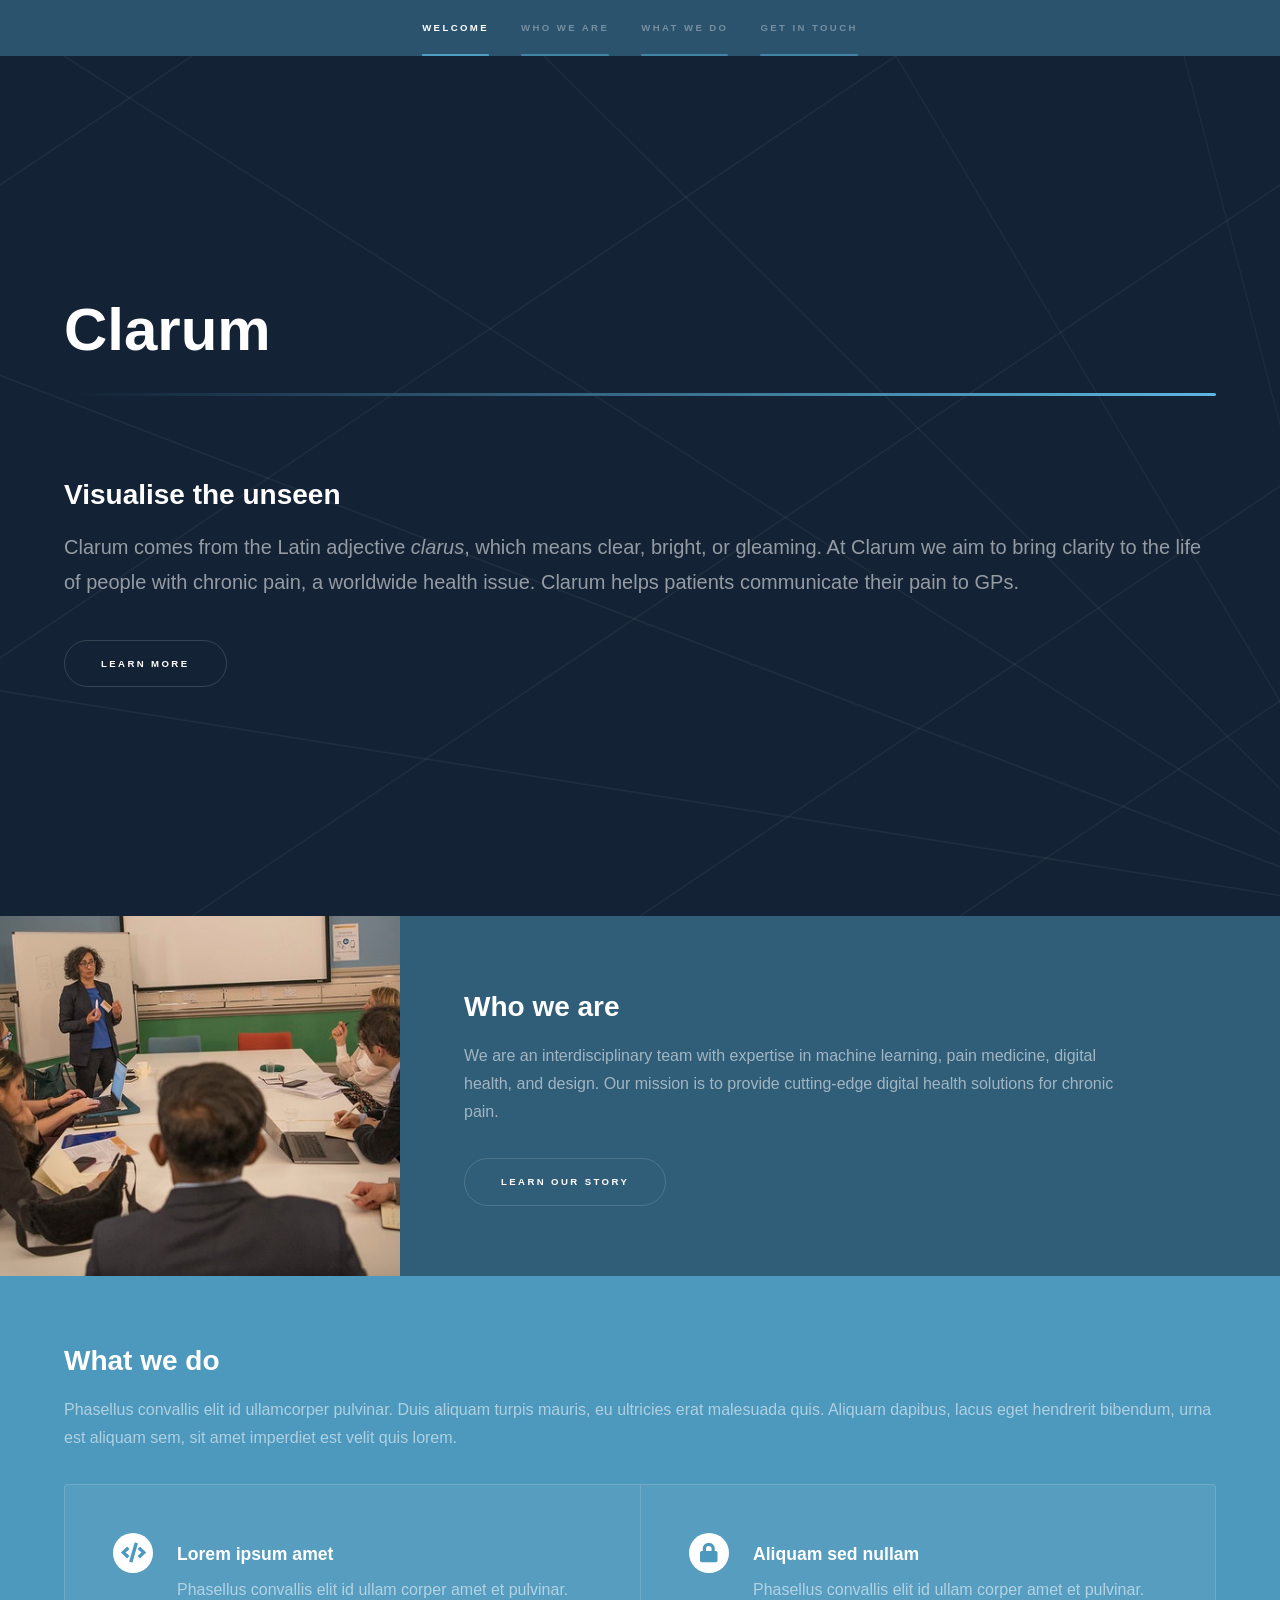
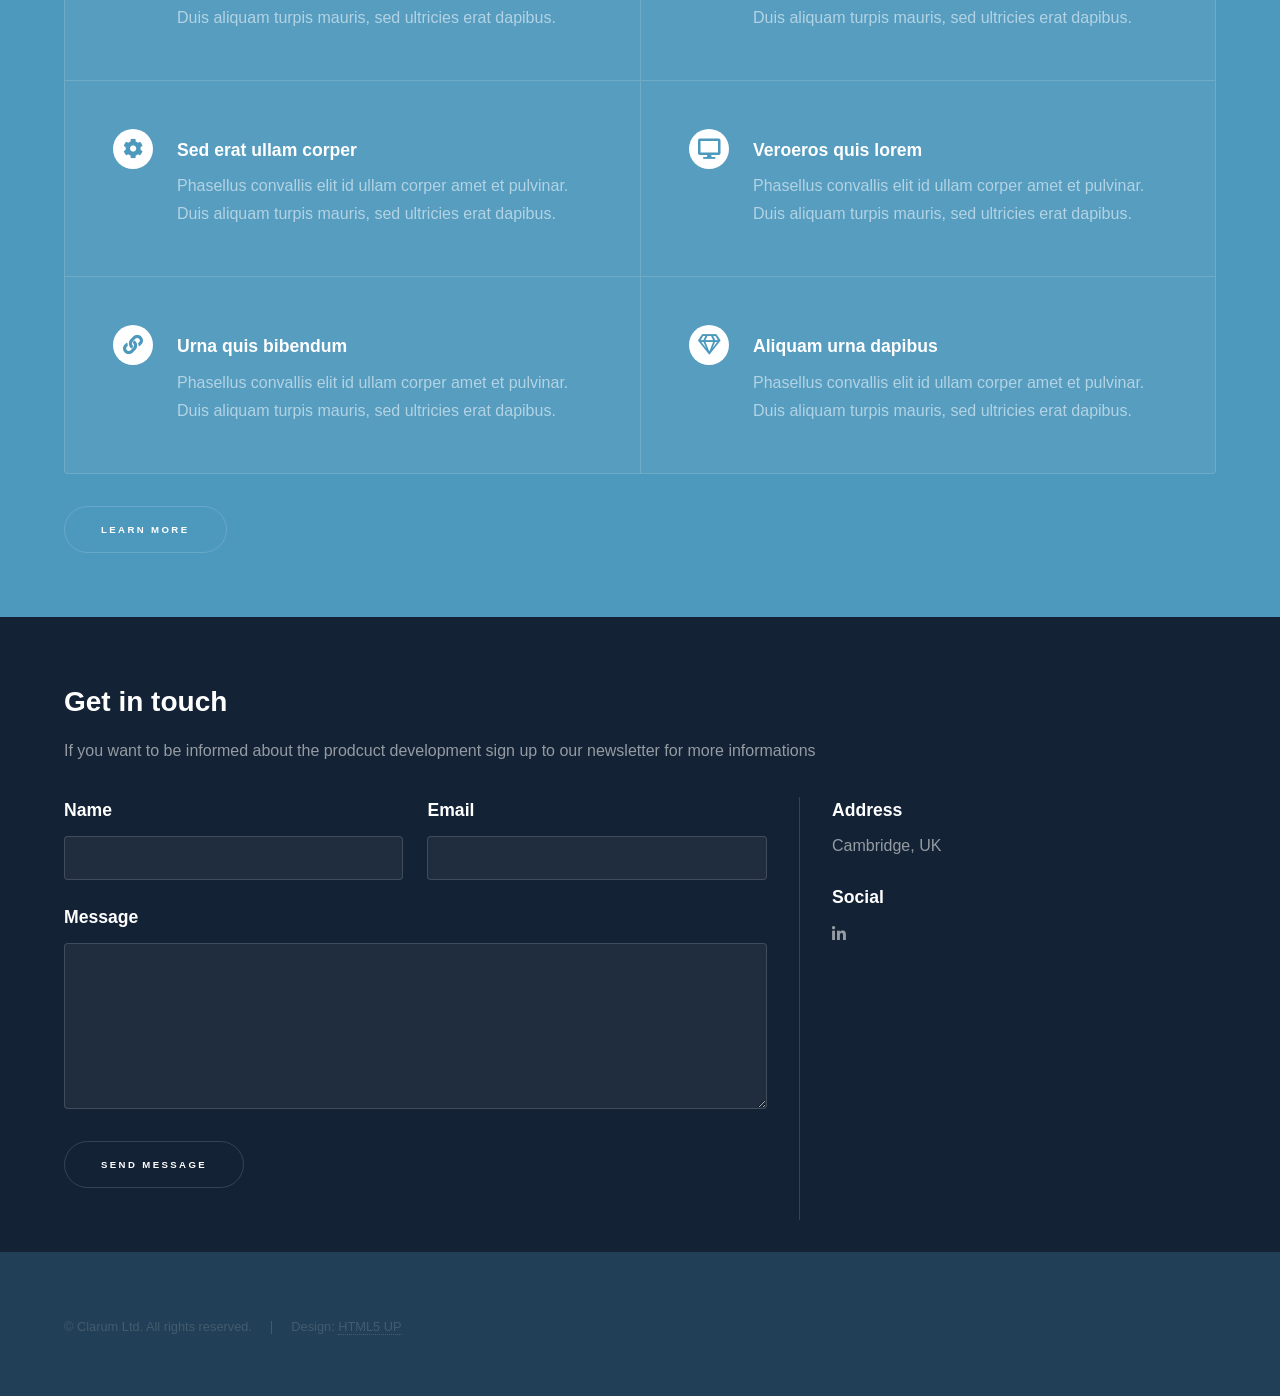
==== index.html @ 547fe80f "new files" ====
<!DOCTYPE HTML>
<!--
	Hyperspace by HTML5 UP
	html5up.net | @ajlkn
	Free for personal and commercial use under the CCA 3.0 license (html5up.net/license)
-->
<html>
	<head>
		<title>Hyperspace by HTML5 UP</title>
		<meta charset="utf-8" />
		<meta name="viewport" content="width=device-width, initial-scale=1, user-scalable=no" />
		<link rel="stylesheet" href="assets/css/main.css" />
		<noscript><link rel="stylesheet" href="assets/css/noscript.css" /></noscript>
	</head>
	<body class="is-preload">

		<!-- Sidebar -->
			<section id="sidebar">
				<div class="inner">
					<nav>
						<ul>
							<li><a href="#intro">Welcome</a></li>
							<li><a href="#one">Who we are</a></li>
							<li><a href="#two">What we do</a></li>
							<li><a href="#three">Get in touch</a></li>
							<img class="logo" src='images/logo.svg'>
						</ul>
					</nav>
				</div>
			</section>

		<!-- Wrapper -->
			<div id="wrapper">

				<!-- Intro -->
					<section id="intro" class="wrapper style1 fullscreen fade-up">
						<div class="inner">
							<h1 class="major">Clarum</h1>
							<h2>Visualise the unseen</h2>
							<p>Clarum comes from the Latin adjective <i>clarus</i>, which means clear, bright, or gleaming. At Clarum we aim to bring clarity to the life of people with chronic pain, a worldwide health issue. Clarum helps patients communicate their pain to GPs.</p>
							<ul class="actions">
								<li><a href="#one" class="button scrolly">Learn more</a></li>
							</ul>
						</div>
					</section>

				<!-- One -->
					<section id="one" class="wrapper style2 spotlights">
						<section>
							<a href="#" class="image"><img src="images/team.jpg" alt="" data-position="top center" /></a>
							<div class="content">
								<div class="inner">
									<h2>Who we are</h2>
									<p>We are an interdisciplinary team with expertise in machine learning, pain medicine, digital health, and design. Our mission is to provide cutting-edge digital health solutions for chronic pain.</p>
									<ul class="actions">
										<li><a href="ourstory.html" class="button">Learn our story</a></li>
									</ul>
								</div>
							</div>
						</section>
				<!--		<section>
							<a href="#" class="image"><img src="images/pic02.jpg" alt="" data-position="top center" /></a>
							<div class="content">
								<div class="inner">
									<h2>Feugiat consequat</h2>
									<p>Phasellus convallis elit id ullamcorper pulvinar. Duis aliquam turpis mauris, eu ultricies erat malesuada quis. Aliquam dapibus.</p>
									<ul class="actions">
										<li><a href="generic.html" class="button">Learn more</a></li>
									</ul>
								</div>
							</div>
						</section>
						<section>
							<a href="#" class="image"><img src="images/pic03.jpg" alt="" data-position="25% 25%" /></a>
							<div class="content">
								<div class="inner">
									<h2>Ultricies aliquam</h2>
									<p>Phasellus convallis elit id ullamcorper pulvinar. Duis aliquam turpis mauris, eu ultricies erat malesuada quis. Aliquam dapibus.</p>
									<ul class="actions">
										<li><a href="generic.html" class="button">Learn more</a></li>
									</ul>
								</div>
							</div>
						</section> --!>
					</section>

				<!-- Two -->
					<section id="two" class="wrapper style3 fade-up">
						<div class="inner">
							<h2>What we do</h2>
							<p>Phasellus convallis elit id ullamcorper pulvinar. Duis aliquam turpis mauris, eu ultricies erat malesuada quis. Aliquam dapibus, lacus eget hendrerit bibendum, urna est aliquam sem, sit amet imperdiet est velit quis lorem.</p>
							<div class="features">
								<section>
									<span class="icon solid major fa-code"></span>
									<h3>Lorem ipsum amet</h3>
									<p>Phasellus convallis elit id ullam corper amet et pulvinar. Duis aliquam turpis mauris, sed ultricies erat dapibus.</p>
								</section>
								<section>
									<span class="icon solid major fa-lock"></span>
									<h3>Aliquam sed nullam</h3>
									<p>Phasellus convallis elit id ullam corper amet et pulvinar. Duis aliquam turpis mauris, sed ultricies erat dapibus.</p>
								</section>
								<section>
									<span class="icon solid major fa-cog"></span>
									<h3>Sed erat ullam corper</h3>
									<p>Phasellus convallis elit id ullam corper amet et pulvinar. Duis aliquam turpis mauris, sed ultricies erat dapibus.</p>
								</section>
								<section>
									<span class="icon solid major fa-desktop"></span>
									<h3>Veroeros quis lorem</h3>
									<p>Phasellus convallis elit id ullam corper amet et pulvinar. Duis aliquam turpis mauris, sed ultricies erat dapibus.</p>
								</section>
								<section>
									<span class="icon solid major fa-link"></span>
									<h3>Urna quis bibendum</h3>
									<p>Phasellus convallis elit id ullam corper amet et pulvinar. Duis aliquam turpis mauris, sed ultricies erat dapibus.</p>
								</section>
								<section>
									<span class="icon major fa-gem"></span>
									<h3>Aliquam urna dapibus</h3>
									<p>Phasellus convallis elit id ullam corper amet et pulvinar. Duis aliquam turpis mauris, sed ultricies erat dapibus.</p>
								</section>
							</div>
							<ul class="actions">
								<li><a href="generic.html" class="button">Learn more</a></li>
							</ul>
						</div>
					</section>

				<!-- Three -->
					<section id="three" class="wrapper style1 fade-up">
						<div class="inner">
							<h2>Get in touch</h2>
							<p>If you want to be informed about the prodcuct development sign up to our newsletter for more informations</p>
							<div class="split style1">
								<section>
									<form method="post" action="#">
										<div class="fields">
											<div class="field half">
												<label for="name">Name</label>
												<input type="text" name="name" id="name" />
											</div>
											<div class="field half">
												<label for="email">Email</label>
												<input type="text" name="email" id="email" />
											</div>
											<div class="field">
												<label for="message">Message</label>
												<textarea name="message" id="message" rows="5"></textarea>
											</div>
										</div>
										<ul class="actions">
											<li><a href="" class="button submit">Send Message</a></li>
										</ul>
									</form>
								</section>
								<section>
									<ul class="contact">
										<li>
											<h3>Address</h3>
											<span>Cambridge, UK</span>
										</li>
										<!--<li>
											<h3>Email</h3>
											<a href="#">user@untitled.tld</a>
										</li>
										<li>
											<h3>Phone</h3>
											<span>(000) 000-0000</span>
										</li>--!>
										<li>
											<h3>Social</h3>
											<ul class="icons">
											<!--	<li><a href="#" class="icon brands fa-twitter"><span class="label">Twitter</span></a></li>
												<li><a href="#" class="icon brands fa-facebook-f"><span class="label">Facebook</span></a></li>
												<li><a href="#" class="icon brands fa-github"><span class="label">GitHub</span></a></li>
												<li><a href="#" class="icon brands fa-instagram"><span class="label">Instagram</span></a></li> --!>
												<li><a href="https://www.linkedin.com/company/clarumltd" class="icon brands fa-linkedin-in"><span class="label">LinkedIn</span></a></li>
											</ul>
										</li>
									</ul>
								</section>
							</div>
						</div>
					</section>

			</div>

		<!-- Footer -->
			<footer id="footer" class="wrapper style1-alt">
				<div class="inner">
					<ul class="menu">
						<li>&copy; Clarum Ltd. All rights reserved.</li><li>Design: <a href="http://html5up.net">HTML5 UP</a></li>
					</ul>
				</div>
			</footer>

		<!-- Scripts -->
			<script src="assets/js/jquery.min.js"></script>
			<script src="assets/js/jquery.scrollex.min.js"></script>
			<script src="assets/js/jquery.scrolly.min.js"></script>
			<script src="assets/js/browser.min.js"></script>
			<script src="assets/js/breakpoints.min.js"></script>
			<script src="assets/js/util.js"></script>
			<script src="assets/js/main.js"></script>

	</body>
</html>
---- assets/css/main.css ----
@import url(fontawesome-all.min.css);

/*
	Hyperspace by HTML5 UP
	html5up.net | @ajlkn
	Free for personal and commercial use under the CCA 3.0 license (html5up.net/license)
*/

html, body, div, span, applet, object,
iframe, h1, h2, h3, h4, h5, h6, p, blockquote,
pre, a, abbr, acronym, address, big, cite,
code, del, dfn, em, img, ins, kbd, q, s, samp,
small, strike, strong, sub, sup, tt, var, b,
u, i, center, dl, dt, dd, ol, ul, li, fieldset,
form, label, legend, table, caption, tbody,
tfoot, thead, tr, th, td, article, aside,
canvas, details, embed, figure, figcaption,
footer, header, hgroup, menu, nav, output, ruby,
section, summary, time, mark, audio, video {
	margin: 0;
	padding: 0;
	border: 0;
	font-size: 100%;
	font: inherit;
	vertical-align: baseline;}

article, aside, details, figcaption, figure,
footer, header, hgroup, menu, nav, section {
	display: block;}

body {
	line-height: 1;
}

ol, ul {
	list-style: none;
}

blockquote, q {
	quotes: none;
}

	blockquote:before, blockquote:after, q:before, q:after {
		content: '';
		content: none;
	}

table {
	border-collapse: collapse;
	border-spacing: 0;
}

body {
	-webkit-text-size-adjust: none;
}

mark {
	background-color: transparent;
	color: inherit;
}

input::-moz-focus-inner {
	border: 0;
	padding: 0;
}

input, select, textarea {
	-moz-appearance: none;
	-webkit-appearance: none;
	-ms-appearance: none;
	appearance: none;
}

/* Basic */

	@-ms-viewport {
		width: device-width;
	}

	body {
		-ms-overflow-style: scrollbar;
	}

	@media screen and (max-width: 480px) {

		html, body {
			min-width: 320px;
		}

	}

	html {
		box-sizing: border-box;
	}

	*, *:before, *:after {
		box-sizing: inherit;
	}

	body {
	  background: #132234
		/*background: #312450;*/
	}

		body.is-preload *, body.is-preload *:before, body.is-preload *:after {
			-moz-animation: none !important;
			-webkit-animation: none !important;
			-ms-animation: none !important;
			animation: none !important;
			-moz-transition: none !important;
			-webkit-transition: none !important;
			-ms-transition: none !important;
			transition: none !important;
		}

/* Type */

	body, input, select, textarea {
		color: rgba(255, 255, 255, 0.55);
		font-family: Arial, Helvetica, sans-serif;
		font-size: 16.5pt;
		font-weight: normal;
		line-height: 1.75;
	}

		@media screen and (max-width: 1680px) {

			body, input, select, textarea {
				font-size: 13pt;
			}

		}

		@media screen and (max-width: 1280px) {

			body, input, select, textarea {
				font-size: 12pt;
			}

		}

		@media screen and (max-width: 360px) {

			body, input, select, textarea {
				font-size: 11pt;
			}

		}

	a {
		-moz-transition: color 0.2s ease, border-bottom-color 0.2s ease;
		-webkit-transition: color 0.2s ease, border-bottom-color 0.2s ease;
		-ms-transition: color 0.2s ease, border-bottom-color 0.2s ease;
		transition: color 0.2s ease, border-bottom-color 0.2s ease;
		border-bottom: dotted 1px rgba(255, 255, 255, 0.35);
		color: inherit;
		text-decoration: none;
	}

		a:hover {
			border-bottom-color: transparent;
			color: #ffffff;
		}

	strong, b {
		color: #ffffff;
		font-weight: bold;
	}

	em, i {
		font-style: italic;
	}

	p {
		margin: 0 0 2em 0;
	}

	h1, h2, h3, h4, h5, h6 {
		color: #ffffff;
		font-weight: bold;
		line-height: 1.5;
		margin: 0 0 0.5em 0;
	}

		h1 a, h2 a, h3 a, h4 a, h5 a, h6 a {
			color: inherit;
			text-decoration: none;
		}

	h1 {
		font-size: 3.75em;
	}

		h1.major {
			margin: 0 0 1.3em 0;
			position: relative;
			padding-bottom: 0.35em;
		}

			h1.major:after {
				/*background-image: -moz-linear-gradient(to right, #5e42a6, #b74e91);
				background-image: -webkit-linear-gradient(to right, #5e42a6, #b74e91);
				background-image: -ms-linear-gradient(to right, #5e42a6, #b74e91);
				background-image: linear-gradient(to right, #5e42a6, #b74e91);*/
				background-image: -moz-linear-gradient(to right, #132234, #5CB6E0);
				background-image: -webkit-linear-gradient(to right, #132234, #5CB6E0);
				background-image: -ms-linear-gradient(to right, #132234, #5CB6E0);
				background-image: linear-gradient(to right, #132234, #5CB6E0);
				-moz-transition: max-width 0.2s ease;
				-webkit-transition: max-width 0.2s ease;
				-ms-transition: max-width 0.2s ease;
				transition: max-width 0.2s ease;
				border-radius: 0.2em;
				bottom: 0;
				content: '';
				height: 0.05em;
				position: absolute;
				right: 0;
				width: 100%;
			}

	h2 {
		font-size: 1.75em;
	}

	h3 {
		font-size: 1.1em;
	}

	h4 {
		font-size: 1em;
	}

	h5 {
		font-size: 0.8em;
	}

	h6 {
		font-size: 0.6em;
	}

	@media screen and (max-width: 736px) {

		h1 {
			font-size: 2em;
		}

		h2 {
			font-size: 1.25em;
		}

		h3 {
			font-size: 1em;
		}

		h4 {
			font-size: 0.8em;
		}

		h5 {
			font-size: 0.6em;
		}

		h6 {
			font-size: 0.6em;
		}

	}

	sub {
		font-size: 0.8em;
		position: relative;
		top: 0.5em;
	}

	sup {
		font-size: 0.8em;
		position: relative;
		top: -0.5em;
	}

	blockquote {
		border-left: solid 4px rgba(255, 255, 255, 0.15);
		font-style: italic;
		margin: 0 0 2em 0;
		padding: 0.5em 0 0.5em 2em;
	}

	code {
		background: rgba(255, 255, 255, 0.05);
		border-radius: 0.25em;
		border: solid 1px rgba(255, 255, 255, 0.15);
		font-family: "Courier New", monospace;
		font-size: 0.9em;
		margin: 0 0.25em;
		padding: 0.25em 0.65em;
	}

	pre {
		-webkit-overflow-scrolling: touch;
		font-family: "Courier New", monospace;
		font-size: 0.9em;
		margin: 0 0 2em 0;
	}

		pre code {
			display: block;
			line-height: 1.75em;
			padding: 1em 1.5em;
			overflow-x: auto;
		}

	hr {
		border: 0;
		border-bottom: solid 1px rgba(255, 255, 255, 0.15);
		margin: 2em 0;
	}

		hr.major {
			margin: 3em 0;
		}

	.align-left {
		text-align: left;
	}

	.align-center {
		text-align: center;
	}

	.align-right {
		text-align: right;
	}

/* Row */

	.row {
		display: flex;
		flex-wrap: wrap;
		box-sizing: border-box;
		align-items: stretch;
	}

		.row > * {
			box-sizing: border-box;
		}

		.row.gtr-uniform > * > :last-child {
			margin-bottom: 0;
		}

		.row.aln-left {
			justify-content: flex-start;
		}

		.row.aln-center {
			justify-content: center;
		}

		.row.aln-right {
			justify-content: flex-end;
		}

		.row.aln-top {
			align-items: flex-start;
		}

		.row.aln-middle {
			align-items: center;
		}

		.row.aln-bottom {
			align-items: flex-end;
		}

		.row > .imp {
			order: -1;
		}

		.row > .col-1 {
			width: 8.33333%;
		}

		.row > .off-1 {
			margin-left: 8.33333%;
		}

		.row > .col-2 {
			width: 16.66667%;
		}

		.row > .off-2 {
			margin-left: 16.66667%;
		}

		.row > .col-3 {
			width: 25%;
		}

		.row > .off-3 {
			margin-left: 25%;
		}

		.row > .col-4 {
			width: 33.33333%;
		}

		.row > .off-4 {
			margin-left: 33.33333%;
		}

		.row > .col-5 {
			width: 41.66667%;
		}

		.row > .off-5 {
			margin-left: 41.66667%;
		}

		.row > .col-6 {
			width: 50%;
		}

		.row > .off-6 {
			margin-left: 50%;
		}

		.row > .col-7 {
			width: 58.33333%;
		}

		.row > .off-7 {
			margin-left: 58.33333%;
		}

		.row > .col-8 {
			width: 66.66667%;
		}

		.row > .off-8 {
			margin-left: 66.66667%;
		}

		.row > .col-9 {
			width: 75%;
		}

		.row > .off-9 {
			margin-left: 75%;
		}

		.row > .col-10 {
			width: 83.33333%;
		}

		.row > .off-10 {
			margin-left: 83.33333%;
		}

		.row > .col-11 {
			width: 91.66667%;
		}

		.row > .off-11 {
			margin-left: 91.66667%;
		}

		.row > .col-12 {
			width: 100%;
		}

		.row > .off-12 {
			margin-left: 100%;
		}

		.row.gtr-0 {
			margin-top: 0;
			margin-left: 0em;
		}

			.row.gtr-0 > * {
				padding: 0 0 0 0em;
			}

			.row.gtr-0.gtr-uniform {
				margin-top: 0em;
			}

				.row.gtr-0.gtr-uniform > * {
					padding-top: 0em;
				}

		.row.gtr-25 {
			margin-top: 0;
			margin-left: -0.375em;
		}

			.row.gtr-25 > * {
				padding: 0 0 0 0.375em;
			}

			.row.gtr-25.gtr-uniform {
				margin-top: -0.375em;
			}

				.row.gtr-25.gtr-uniform > * {
					padding-top: 0.375em;
				}

		.row.gtr-50 {
			margin-top: 0;
			margin-left: -0.75em;
		}

			.row.gtr-50 > * {
				padding: 0 0 0 0.75em;
			}

			.row.gtr-50.gtr-uniform {
				margin-top: -0.75em;
			}

				.row.gtr-50.gtr-uniform > * {
					padding-top: 0.75em;
				}

		.row {
			margin-top: 0;
			margin-left: -1.5em;
		}

			.row > * {
				padding: 0 0 0 1.5em;
			}

			.row.gtr-uniform {
				margin-top: -1.5em;
			}

				.row.gtr-uniform > * {
					padding-top: 1.5em;
				}

		.row.gtr-150 {
			margin-top: 0;
			margin-left: -2.25em;
		}

			.row.gtr-150 > * {
				padding: 0 0 0 2.25em;
			}

			.row.gtr-150.gtr-uniform {
				margin-top: -2.25em;
			}

				.row.gtr-150.gtr-uniform > * {
					padding-top: 2.25em;
				}

		.row.gtr-200 {
			margin-top: 0;
			margin-left: -3em;
		}

			.row.gtr-200 > * {
				padding: 0 0 0 3em;
			}

			.row.gtr-200.gtr-uniform {
				margin-top: -3em;
			}

				.row.gtr-200.gtr-uniform > * {
					padding-top: 3em;
				}

		@media screen and (max-width: 1680px) {

			.row {
				display: flex;
				flex-wrap: wrap;
				box-sizing: border-box;
				align-items: stretch;
			}

				.row > * {
					box-sizing: border-box;
				}

				.row.gtr-uniform > * > :last-child {
					margin-bottom: 0;
				}

				.row.aln-left {
					justify-content: flex-start;
				}

				.row.aln-center {
					justify-content: center;
				}

				.row.aln-right {
					justify-content: flex-end;
				}

				.row.aln-top {
					align-items: flex-start;
				}

				.row.aln-middle {
					align-items: center;
				}

				.row.aln-bottom {
					align-items: flex-end;
				}

				.row > .imp-xlarge {
					order: -1;
				}

				.row > .col-1-xlarge {
					width: 8.33333%;
				}

				.row > .off-1-xlarge {
					margin-left: 8.33333%;
				}

				.row > .col-2-xlarge {
					width: 16.66667%;
				}

				.row > .off-2-xlarge {
					margin-left: 16.66667%;
				}

				.row > .col-3-xlarge {
					width: 25%;
				}

				.row > .off-3-xlarge {
					margin-left: 25%;
				}

				.row > .col-4-xlarge {
					width: 33.33333%;
				}

				.row > .off-4-xlarge {
					margin-left: 33.33333%;
				}

				.row > .col-5-xlarge {
					width: 41.66667%;
				}

				.row > .off-5-xlarge {
					margin-left: 41.66667%;
				}

				.row > .col-6-xlarge {
					width: 50%;
				}

				.row > .off-6-xlarge {
					margin-left: 50%;
				}

				.row > .col-7-xlarge {
					width: 58.33333%;
				}

				.row > .off-7-xlarge {
					margin-left: 58.33333%;
				}

				.row > .col-8-xlarge {
					width: 66.66667%;
				}

				.row > .off-8-xlarge {
					margin-left: 66.66667%;
				}

				.row > .col-9-xlarge {
					width: 75%;
				}

				.row > .off-9-xlarge {
					margin-left: 75%;
				}

				.row > .col-10-xlarge {
					width: 83.33333%;
				}

				.row > .off-10-xlarge {
					margin-left: 83.33333%;
				}

				.row > .col-11-xlarge {
					width: 91.66667%;
				}

				.row > .off-11-xlarge {
					margin-left: 91.66667%;
				}

				.row > .col-12-xlarge {
					width: 100%;
				}

				.row > .off-12-xlarge {
					margin-left: 100%;
				}

				.row.gtr-0 {
					margin-top: 0;
					margin-left: 0em;
				}

					.row.gtr-0 > * {
						padding: 0 0 0 0em;
					}

					.row.gtr-0.gtr-uniform {
						margin-top: 0em;
					}

						.row.gtr-0.gtr-uniform > * {
							padding-top: 0em;
						}

				.row.gtr-25 {
					margin-top: 0;
					margin-left: -0.375em;
				}

					.row.gtr-25 > * {
						padding: 0 0 0 0.375em;
					}

					.row.gtr-25.gtr-uniform {
						margin-top: -0.375em;
					}

						.row.gtr-25.gtr-uniform > * {
							padding-top: 0.375em;
						}

				.row.gtr-50 {
					margin-top: 0;
					margin-left: -0.75em;
				}

					.row.gtr-50 > * {
						padding: 0 0 0 0.75em;
					}

					.row.gtr-50.gtr-uniform {
						margin-top: -0.75em;
					}

						.row.gtr-50.gtr-uniform > * {
							padding-top: 0.75em;
						}

				.row {
					margin-top: 0;
					margin-left: -1.5em;
				}

					.row > * {
						padding: 0 0 0 1.5em;
					}

					.row.gtr-uniform {
						margin-top: -1.5em;
					}

						.row.gtr-uniform > * {
							padding-top: 1.5em;
						}

				.row.gtr-150 {
					margin-top: 0;
					margin-left: -2.25em;
				}

					.row.gtr-150 > * {
						padding: 0 0 0 2.25em;
					}

					.row.gtr-150.gtr-uniform {
						margin-top: -2.25em;
					}

						.row.gtr-150.gtr-uniform > * {
							padding-top: 2.25em;
						}

				.row.gtr-200 {
					margin-top: 0;
					margin-left: -3em;
				}

					.row.gtr-200 > * {
						padding: 0 0 0 3em;
					}

					.row.gtr-200.gtr-uniform {
						margin-top: -3em;
					}

						.row.gtr-200.gtr-uniform > * {
							padding-top: 3em;
						}

		}

		@media screen and (max-width: 1280px) {

			.row {
				display: flex;
				flex-wrap: wrap;
				box-sizing: border-box;
				align-items: stretch;
			}

				.row > * {
					box-sizing: border-box;
				}

				.row.gtr-uniform > * > :last-child {
					margin-bottom: 0;
				}

				.row.aln-left {
					justify-content: flex-start;
				}

				.row.aln-center {
					justify-content: center;
				}

				.row.aln-right {
					justify-content: flex-end;
				}

				.row.aln-top {
					align-items: flex-start;
				}

				.row.aln-middle {
					align-items: center;
				}

				.row.aln-bottom {
					align-items: flex-end;
				}

				.row > .imp-large {
					order: -1;
				}

				.row > .col-1-large {
					width: 8.33333%;
				}

				.row > .off-1-large {
					margin-left: 8.33333%;
				}

				.row > .col-2-large {
					width: 16.66667%;
				}

				.row > .off-2-large {
					margin-left: 16.66667%;
				}

				.row > .col-3-large {
					width: 25%;
				}

				.row > .off-3-large {
					margin-left: 25%;
				}

				.row > .col-4-large {
					width: 33.33333%;
				}

				.row > .off-4-large {
					margin-left: 33.33333%;
				}

				.row > .col-5-large {
					width: 41.66667%;
				}

				.row > .off-5-large {
					margin-left: 41.66667%;
				}

				.row > .col-6-large {
					width: 50%;
				}

				.row > .off-6-large {
					margin-left: 50%;
				}

				.row > .col-7-large {
					width: 58.33333%;
				}

				.row > .off-7-large {
					margin-left: 58.33333%;
				}

				.row > .col-8-large {
					width: 66.66667%;
				}

				.row > .off-8-large {
					margin-left: 66.66667%;
				}

				.row > .col-9-large {
					width: 75%;
				}

				.row > .off-9-large {
					margin-left: 75%;
				}

				.row > .col-10-large {
					width: 83.33333%;
				}

				.row > .off-10-large {
					margin-left: 83.33333%;
				}

				.row > .col-11-large {
					width: 91.66667%;
				}

				.row > .off-11-large {
					margin-left: 91.66667%;
				}

				.row > .col-12-large {
					width: 100%;
				}

				.row > .off-12-large {
					margin-left: 100%;
				}

				.row.gtr-0 {
					margin-top: 0;
					margin-left: 0em;
				}

					.row.gtr-0 > * {
						padding: 0 0 0 0em;
					}

					.row.gtr-0.gtr-uniform {
						margin-top: 0em;
					}

						.row.gtr-0.gtr-uniform > * {
							padding-top: 0em;
						}

				.row.gtr-25 {
					margin-top: 0;
					margin-left: -0.375em;
				}

					.row.gtr-25 > * {
						padding: 0 0 0 0.375em;
					}

					.row.gtr-25.gtr-uniform {
						margin-top: -0.375em;
					}

						.row.gtr-25.gtr-uniform > * {
							padding-top: 0.375em;
						}

				.row.gtr-50 {
					margin-top: 0;
					margin-left: -0.75em;
				}

					.row.gtr-50 > * {
						padding: 0 0 0 0.75em;
					}

					.row.gtr-50.gtr-uniform {
						margin-top: -0.75em;
					}

						.row.gtr-50.gtr-uniform > * {
							padding-top: 0.75em;
						}

				.row {
					margin-top: 0;
					margin-left: -1.5em;
				}

					.row > * {
						padding: 0 0 0 1.5em;
					}

					.row.gtr-uniform {
						margin-top: -1.5em;
					}

						.row.gtr-uniform > * {
							padding-top: 1.5em;
						}

				.row.gtr-150 {
					margin-top: 0;
					margin-left: -2.25em;
				}

					.row.gtr-150 > * {
						padding: 0 0 0 2.25em;
					}

					.row.gtr-150.gtr-uniform {
						margin-top: -2.25em;
					}

						.row.gtr-150.gtr-uniform > * {
							padding-top: 2.25em;
						}

				.row.gtr-200 {
					margin-top: 0;
					margin-left: -3em;
				}

					.row.gtr-200 > * {
						padding: 0 0 0 3em;
					}

					.row.gtr-200.gtr-uniform {
						margin-top: -3em;
					}

						.row.gtr-200.gtr-uniform > * {
							padding-top: 3em;
						}

		}

		@media screen and (max-width: 980px) {

			.row {
				display: flex;
				flex-wrap: wrap;
				box-sizing: border-box;
				align-items: stretch;
			}

				.row > * {
					box-sizing: border-box;
				}

				.row.gtr-uniform > * > :last-child {
					margin-bottom: 0;
				}

				.row.aln-left {
					justify-content: flex-start;
				}

				.row.aln-center {
					justify-content: center;
				}

				.row.aln-right {
					justify-content: flex-end;
				}

				.row.aln-top {
					align-items: flex-start;
				}

				.row.aln-middle {
					align-items: center;
				}

				.row.aln-bottom {
					align-items: flex-end;
				}

				.row > .imp-medium {
					order: -1;
				}

				.row > .col-1-medium {
					width: 8.33333%;
				}

				.row > .off-1-medium {
					margin-left: 8.33333%;
				}

				.row > .col-2-medium {
					width: 16.66667%;
				}

				.row > .off-2-medium {
					margin-left: 16.66667%;
				}

				.row > .col-3-medium {
					width: 25%;
				}

				.row > .off-3-medium {
					margin-left: 25%;
				}

				.row > .col-4-medium {
					width: 33.33333%;
				}

				.row > .off-4-medium {
					margin-left: 33.33333%;
				}

				.row > .col-5-medium {
					width: 41.66667%;
				}

				.row > .off-5-medium {
					margin-left: 41.66667%;
				}

				.row > .col-6-medium {
					width: 50%;
				}

				.row > .off-6-medium {
					margin-left: 50%;
				}

				.row > .col-7-medium {
					width: 58.33333%;
				}

				.row > .off-7-medium {
					margin-left: 58.33333%;
				}

				.row > .col-8-medium {
					width: 66.66667%;
				}

				.row > .off-8-medium {
					margin-left: 66.66667%;
				}

				.row > .col-9-medium {
					width: 75%;
				}

				.row > .off-9-medium {
					margin-left: 75%;
				}

				.row > .col-10-medium {
					width: 83.33333%;
				}

				.row > .off-10-medium {
					margin-left: 83.33333%;
				}

				.row > .col-11-medium {
					width: 91.66667%;
				}

				.row > .off-11-medium {
					margin-left: 91.66667%;
				}

				.row > .col-12-medium {
					width: 100%;
				}

				.row > .off-12-medium {
					margin-left: 100%;
				}

				.row.gtr-0 {
					margin-top: 0;
					margin-left: 0em;
				}

					.row.gtr-0 > * {
						padding: 0 0 0 0em;
					}

					.row.gtr-0.gtr-uniform {
						margin-top: 0em;
					}

						.row.gtr-0.gtr-uniform > * {
							padding-top: 0em;
						}

				.row.gtr-25 {
					margin-top: 0;
					margin-left: -0.375em;
				}

					.row.gtr-25 > * {
						padding: 0 0 0 0.375em;
					}

					.row.gtr-25.gtr-uniform {
						margin-top: -0.375em;
					}

						.row.gtr-25.gtr-uniform > * {
							padding-top: 0.375em;
						}

				.row.gtr-50 {
					margin-top: 0;
					margin-left: -0.75em;
				}

					.row.gtr-50 > * {
						padding: 0 0 0 0.75em;
					}

					.row.gtr-50.gtr-uniform {
						margin-top: -0.75em;
					}

						.row.gtr-50.gtr-uniform > * {
							padding-top: 0.75em;
						}

				.row {
					margin-top: 0;
					margin-left: -1.5em;
				}

					.row > * {
						padding: 0 0 0 1.5em;
					}

					.row.gtr-uniform {
						margin-top: -1.5em;
					}

						.row.gtr-uniform > * {
							padding-top: 1.5em;
						}

				.row.gtr-150 {
					margin-top: 0;
					margin-left: -2.25em;
				}

					.row.gtr-150 > * {
						padding: 0 0 0 2.25em;
					}

					.row.gtr-150.gtr-uniform {
						margin-top: -2.25em;
					}

						.row.gtr-150.gtr-uniform > * {
							padding-top: 2.25em;
						}

				.row.gtr-200 {
					margin-top: 0;
					margin-left: -3em;
				}

					.row.gtr-200 > * {
						padding: 0 0 0 3em;
					}

					.row.gtr-200.gtr-uniform {
						margin-top: -3em;
					}

						.row.gtr-200.gtr-uniform > * {
							padding-top: 3em;
						}

		}

		@media screen and (max-width: 736px) {

			.row {
				display: flex;
				flex-wrap: wrap;
				box-sizing: border-box;
				align-items: stretch;
			}

				.row > * {
					box-sizing: border-box;
				}

				.row.gtr-uniform > * > :last-child {
					margin-bottom: 0;
				}

				.row.aln-left {
					justify-content: flex-start;
				}

				.row.aln-center {
					justify-content: center;
				}

				.row.aln-right {
					justify-content: flex-end;
				}

				.row.aln-top {
					align-items: flex-start;
				}

				.row.aln-middle {
					align-items: center;
				}

				.row.aln-bottom {
					align-items: flex-end;
				}

				.row > .imp-small {
					order: -1;
				}

				.row > .col-1-small {
					width: 8.33333%;
				}

				.row > .off-1-small {
					margin-left: 8.33333%;
				}

				.row > .col-2-small {
					width: 16.66667%;
				}

				.row > .off-2-small {
					margin-left: 16.66667%;
				}

				.row > .col-3-small {
					width: 25%;
				}

				.row > .off-3-small {
					margin-left: 25%;
				}

				.row > .col-4-small {
					width: 33.33333%;
				}

				.row > .off-4-small {
					margin-left: 33.33333%;
				}

				.row > .col-5-small {
					width: 41.66667%;
				}

				.row > .off-5-small {
					margin-left: 41.66667%;
				}

				.row > .col-6-small {
					width: 50%;
				}

				.row > .off-6-small {
					margin-left: 50%;
				}

				.row > .col-7-small {
					width: 58.33333%;
				}

				.row > .off-7-small {
					margin-left: 58.33333%;
				}

				.row > .col-8-small {
					width: 66.66667%;
				}

				.row > .off-8-small {
					margin-left: 66.66667%;
				}

				.row > .col-9-small {
					width: 75%;
				}

				.row > .off-9-small {
					margin-left: 75%;
				}

				.row > .col-10-small {
					width: 83.33333%;
				}

				.row > .off-10-small {
					margin-left: 83.33333%;
				}

				.row > .col-11-small {
					width: 91.66667%;
				}

				.row > .off-11-small {
					margin-left: 91.66667%;
				}

				.row > .col-12-small {
					width: 100%;
				}

				.row > .off-12-small {
					margin-left: 100%;
				}

				.row.gtr-0 {
					margin-top: 0;
					margin-left: 0em;
				}

					.row.gtr-0 > * {
						padding: 0 0 0 0em;
					}

					.row.gtr-0.gtr-uniform {
						margin-top: 0em;
					}

						.row.gtr-0.gtr-uniform > * {
							padding-top: 0em;
						}

				.row.gtr-25 {
					margin-top: 0;
					margin-left: -0.375em;
				}

					.row.gtr-25 > * {
						padding: 0 0 0 0.375em;
					}

					.row.gtr-25.gtr-uniform {
						margin-top: -0.375em;
					}

						.row.gtr-25.gtr-uniform > * {
							padding-top: 0.375em;
						}

				.row.gtr-50 {
					margin-top: 0;
					margin-left: -0.75em;
				}

					.row.gtr-50 > * {
						padding: 0 0 0 0.75em;
					}

					.row.gtr-50.gtr-uniform {
						margin-top: -0.75em;
					}

						.row.gtr-50.gtr-uniform > * {
							padding-top: 0.75em;
						}

				.row {
					margin-top: 0;
					margin-left: -1.5em;
				}

					.row > * {
						padding: 0 0 0 1.5em;
					}

					.row.gtr-uniform {
						margin-top: -1.5em;
					}

						.row.gtr-uniform > * {
							padding-top: 1.5em;
						}

				.row.gtr-150 {
					margin-top: 0;
					margin-left: -2.25em;
				}

					.row.gtr-150 > * {
						padding: 0 0 0 2.25em;
					}

					.row.gtr-150.gtr-uniform {
						margin-top: -2.25em;
					}

						.row.gtr-150.gtr-uniform > * {
							padding-top: 2.25em;
						}

				.row.gtr-200 {
					margin-top: 0;
					margin-left: -3em;
				}

					.row.gtr-200 > * {
						padding: 0 0 0 3em;
					}

					.row.gtr-200.gtr-uniform {
						margin-top: -3em;
					}

						.row.gtr-200.gtr-uniform > * {
							padding-top: 3em;
						}

		}

		@media screen and (max-width: 480px) {

			.row {
				display: flex;
				flex-wrap: wrap;
				box-sizing: border-box;
				align-items: stretch;
			}

				.row > * {
					box-sizing: border-box;
				}

				.row.gtr-uniform > * > :last-child {
					margin-bottom: 0;
				}

				.row.aln-left {
					justify-content: flex-start;
				}

				.row.aln-center {
					justify-content: center;
				}

				.row.aln-right {
					justify-content: flex-end;
				}

				.row.aln-top {
					align-items: flex-start;
				}

				.row.aln-middle {
					align-items: center;
				}

				.row.aln-bottom {
					align-items: flex-end;
				}

				.row > .imp-xsmall {
					order: -1;
				}

				.row > .col-1-xsmall {
					width: 8.33333%;
				}

				.row > .off-1-xsmall {
					margin-left: 8.33333%;
				}

				.row > .col-2-xsmall {
					width: 16.66667%;
				}

				.row > .off-2-xsmall {
					margin-left: 16.66667%;
				}

				.row > .col-3-xsmall {
					width: 25%;
				}

				.row > .off-3-xsmall {
					margin-left: 25%;
				}

				.row > .col-4-xsmall {
					width: 33.33333%;
				}

				.row > .off-4-xsmall {
					margin-left: 33.33333%;
				}

				.row > .col-5-xsmall {
					width: 41.66667%;
				}

				.row > .off-5-xsmall {
					margin-left: 41.66667%;
				}

				.row > .col-6-xsmall {
					width: 50%;
				}

				.row > .off-6-xsmall {
					margin-left: 50%;
				}

				.row > .col-7-xsmall {
					width: 58.33333%;
				}

				.row > .off-7-xsmall {
					margin-left: 58.33333%;
				}

				.row > .col-8-xsmall {
					width: 66.66667%;
				}

				.row > .off-8-xsmall {
					margin-left: 66.66667%;
				}

				.row > .col-9-xsmall {
					width: 75%;
				}

				.row > .off-9-xsmall {
					margin-left: 75%;
				}

				.row > .col-10-xsmall {
					width: 83.33333%;
				}

				.row > .off-10-xsmall {
					margin-left: 83.33333%;
				}

				.row > .col-11-xsmall {
					width: 91.66667%;
				}

				.row > .off-11-xsmall {
					margin-left: 91.66667%;
				}

				.row > .col-12-xsmall {
					width: 100%;
				}

				.row > .off-12-xsmall {
					margin-left: 100%;
				}

				.row.gtr-0 {
					margin-top: 0;
					margin-left: 0em;
				}

					.row.gtr-0 > * {
						padding: 0 0 0 0em;
					}

					.row.gtr-0.gtr-uniform {
						margin-top: 0em;
					}

						.row.gtr-0.gtr-uniform > * {
							padding-top: 0em;
						}

				.row.gtr-25 {
					margin-top: 0;
					margin-left: -0.375em;
				}

					.row.gtr-25 > * {
						padding: 0 0 0 0.375em;
					}

					.row.gtr-25.gtr-uniform {
						margin-top: -0.375em;
					}

						.row.gtr-25.gtr-uniform > * {
							padding-top: 0.375em;
						}

				.row.gtr-50 {
					margin-top: 0;
					margin-left: -0.75em;
				}

					.row.gtr-50 > * {
						padding: 0 0 0 0.75em;
					}

					.row.gtr-50.gtr-uniform {
						margin-top: -0.75em;
					}

						.row.gtr-50.gtr-uniform > * {
							padding-top: 0.75em;
						}

				.row {
					margin-top: 0;
					margin-left: -1.5em;
				}

					.row > * {
						padding: 0 0 0 1.5em;
					}

					.row.gtr-uniform {
						margin-top: -1.5em;
					}

						.row.gtr-uniform > * {
							padding-top: 1.5em;
						}

				.row.gtr-150 {
					margin-top: 0;
					margin-left: -2.25em;
				}

					.row.gtr-150 > * {
						padding: 0 0 0 2.25em;
					}

					.row.gtr-150.gtr-uniform {
						margin-top: -2.25em;
					}

						.row.gtr-150.gtr-uniform > * {
							padding-top: 2.25em;
						}

				.row.gtr-200 {
					margin-top: 0;
					margin-left: -3em;
				}

					.row.gtr-200 > * {
						padding: 0 0 0 3em;
					}

					.row.gtr-200.gtr-uniform {
						margin-top: -3em;
					}

						.row.gtr-200.gtr-uniform > * {
							padding-top: 3em;
						}

		}

/* Box */

	.box {
		border-radius: 0.25em;
		border: solid 1px rgba(255, 255, 255, 0.15);
		margin-bottom: 2em;
		padding: 1.5em;
	}

		.box > :last-child,
		.box > :last-child > :last-child,
		.box > :last-child > :last-child > :last-child {
			margin-bottom: 0;
		}

		.box.alt {
			border: 0;
			border-radius: 0;
			padding: 0;
		}

/* Button */

	input[type="submit"],
	input[type="reset"],
	input[type="button"],
	button,
	.button {
		-moz-appearance: none;
		-webkit-appearance: none;
		-ms-appearance: none;
		appearance: none;
		-moz-transition: border-color 0.2s ease;
		-webkit-transition: border-color 0.2s ease;
		-ms-transition: border-color 0.2s ease;
		transition: border-color 0.2s ease;
		background-color: transparent;
		border: solid 1px !important;
		border-color: rgba(255, 255, 255, 0.15) !important;
		border-radius: 3em;
		color: #ffffff !important;
		cursor: pointer;
		display: inline-block;
		font-size: 0.6em;
		font-weight: bold;
		height: calc(4.75em + 2px);
		letter-spacing: 0.25em;
		line-height: 4.75em;
		outline: 0;
		padding: 0 3.75em;
		position: relative;
		text-align: center;
		text-decoration: none;
		text-transform: uppercase;
		white-space: nowrap;
	}

		input[type="submit"]:after,
		input[type="reset"]:after,
		input[type="button"]:after,
		button:after,
		.button:after {
			-moz-transform: scale(0.25);
			-webkit-transform: scale(0.25);
			-ms-transform: scale(0.25);
			transform: scale(0.25);
			pointer-events: none;
			-moz-transition: opacity 0.2s ease, -moz-transform 0.2s ease;
			-webkit-transition: opacity 0.2s ease, -webkit-transform 0.2s ease;
			-ms-transition: opacity 0.2s ease, -ms-transform 0.2s ease;
			transition: opacity 0.2s ease, transform 0.2s ease;
			background: #ffffff;
			border-radius: 3em;
			content: '';
			height: 100%;
			left: 0;
			opacity: 0;
			position: absolute;
			top: 0;
			width: 100%;
		}

		input[type="submit"].icon:before,
		input[type="reset"].icon:before,
		input[type="button"].icon:before,
		button.icon:before,
		.button.icon:before {
			margin-right: 0.75em;
		}

		input[type="submit"].fit,
		input[type="reset"].fit,
		input[type="button"].fit,
		button.fit,
		.button.fit {
			width: 100%;
		}

		input[type="submit"].small,
		input[type="reset"].small,
		input[type="button"].small,
		button.small,
		.button.small {
			font-size: 0.4em;
		}

		input[type="submit"].large,
		input[type="reset"].large,
		input[type="button"].large,
		button.large,
		.button.large {
			font-size: 0.8em;
		}

		input[type="submit"].primary,
		input[type="reset"].primary,
		input[type="button"].primary,
		button.primary,
		.button.primary {
			background-color: #ffffff;
			color: #312450 !important;
		}

			input[type="submit"].primary:after,
			input[type="reset"].primary:after,
			input[type="button"].primary:after,
			button.primary:after,
			.button.primary:after {
				display: none;
			}

		input[type="submit"].disabled, input[type="submit"]:disabled,
		input[type="reset"].disabled,
		input[type="reset"]:disabled,
		input[type="button"].disabled,
		input[type="button"]:disabled,
		button.disabled,
		button:disabled,
		.button.disabled,
		.button:disabled {
			cursor: default;
			opacity: 0.5;
			pointer-events: none;
		}

		input[type="submit"]:hover,
		input[type="reset"]:hover,
		input[type="button"]:hover,
		button:hover,
		.button:hover {
			border-color: rgba(255, 255, 255, 0.55) !important;
		}

			input[type="submit"]:hover:after,
			input[type="reset"]:hover:after,
			input[type="button"]:hover:after,
			button:hover:after,
			.button:hover:after {
				opacity: 0.05;
				-moz-transform: scale(1);
				-webkit-transform: scale(1);
				-ms-transform: scale(1);
				transform: scale(1);
			}

			input[type="submit"]:hover:active,
			input[type="reset"]:hover:active,
			input[type="button"]:hover:active,
			button:hover:active,
			.button:hover:active {
				border-color: #ffffff !important;
			}

				input[type="submit"]:hover:active:after,
				input[type="reset"]:hover:active:after,
				input[type="button"]:hover:active:after,
				button:hover:active:after,
				.button:hover:active:after {
					opacity: 0.1;
				}

/* Features */

	.features {
		display: -moz-flex;
		display: -webkit-flex;
		display: -ms-flex;
		display: flex;
		-moz-flex-wrap: wrap;
		-webkit-flex-wrap: wrap;
		-ms-flex-wrap: wrap;
		flex-wrap: wrap;
		border-radius: 0.25em;
		border: solid 1px rgba(255, 255, 255, 0.15);
		background: rgba(255, 255, 255, 0.05);
		margin: 0 0 2em 0;
	}

		.features section {
			padding: 3.5em 3em 1em 7em ;
			width: 50%;
			border-top: solid 1px rgba(255, 255, 255, 0.15);
			position: relative;
		}

			.features section:nth-child(-n + 2) {
				border-top-width: 0;
			}

			.features section:nth-child(2n) {
				border-left: solid 1px rgba(255, 255, 255, 0.15);
			}

			.features section .icon {
				-moz-transition: opacity 0.5s ease, -moz-transform 0.5s ease;
				-webkit-transition: opacity 0.5s ease, -webkit-transform 0.5s ease;
				-ms-transition: opacity 0.5s ease, -ms-transform 0.5s ease;
				transition: opacity 0.5s ease, transform 0.5s ease;
				-moz-transition-delay: 1s;
				-webkit-transition-delay: 1s;
				-ms-transition-delay: 1s;
				transition-delay: 1s;
				-moz-transform: scale(1);
				-webkit-transform: scale(1);
				-ms-transform: scale(1);
				transform: scale(1);
				position: absolute;
				left: 3em;
				top: 3em;
				opacity: 1;
			}

			.features section:nth-child(1) .icon {
				-moz-transition-delay: 0.15s;
				-webkit-transition-delay: 0.15s;
				-ms-transition-delay: 0.15s;
				transition-delay: 0.15s;
			}

			.features section:nth-child(2) .icon {
				-moz-transition-delay: 0.3s;
				-webkit-transition-delay: 0.3s;
				-ms-transition-delay: 0.3s;
				transition-delay: 0.3s;
			}

			.features section:nth-child(3) .icon {
				-moz-transition-delay: 0.45s;
				-webkit-transition-delay: 0.45s;
				-ms-transition-delay: 0.45s;
				transition-delay: 0.45s;
			}

			.features section:nth-child(4) .icon {
				-moz-transition-delay: 0.6s;
				-webkit-transition-delay: 0.6s;
				-ms-transition-delay: 0.6s;
				transition-delay: 0.6s;
			}

			.features section:nth-child(5) .icon {
				-moz-transition-delay: 0.75s;
				-webkit-transition-delay: 0.75s;
				-ms-transition-delay: 0.75s;
				transition-delay: 0.75s;
			}

			.features section:nth-child(6) .icon {
				-moz-transition-delay: 0.9s;
				-webkit-transition-delay: 0.9s;
				-ms-transition-delay: 0.9s;
				transition-delay: 0.9s;
			}

			.features section:nth-child(7) .icon {
				-moz-transition-delay: 1.05s;
				-webkit-transition-delay: 1.05s;
				-ms-transition-delay: 1.05s;
				transition-delay: 1.05s;
			}

			.features section:nth-child(8) .icon {
				-moz-transition-delay: 1.2s;
				-webkit-transition-delay: 1.2s;
				-ms-transition-delay: 1.2s;
				transition-delay: 1.2s;
			}

			.features section:nth-child(9) .icon {
				-moz-transition-delay: 1.35s;
				-webkit-transition-delay: 1.35s;
				-ms-transition-delay: 1.35s;
				transition-delay: 1.35s;
			}

			.features section:nth-child(10) .icon {
				-moz-transition-delay: 1.5s;
				-webkit-transition-delay: 1.5s;
				-ms-transition-delay: 1.5s;
				transition-delay: 1.5s;
			}

			.features section:nth-child(11) .icon {
				-moz-transition-delay: 1.65s;
				-webkit-transition-delay: 1.65s;
				-ms-transition-delay: 1.65s;
				transition-delay: 1.65s;
			}

			.features section:nth-child(12) .icon {
				-moz-transition-delay: 1.8s;
				-webkit-transition-delay: 1.8s;
				-ms-transition-delay: 1.8s;
				transition-delay: 1.8s;
			}

			.features section:nth-child(13) .icon {
				-moz-transition-delay: 1.95s;
				-webkit-transition-delay: 1.95s;
				-ms-transition-delay: 1.95s;
				transition-delay: 1.95s;
			}

			.features section:nth-child(14) .icon {
				-moz-transition-delay: 2.1s;
				-webkit-transition-delay: 2.1s;
				-ms-transition-delay: 2.1s;
				transition-delay: 2.1s;
			}

			.features section:nth-child(15) .icon {
				-moz-transition-delay: 2.25s;
				-webkit-transition-delay: 2.25s;
				-ms-transition-delay: 2.25s;
				transition-delay: 2.25s;
			}

			.features section:nth-child(16) .icon {
				-moz-transition-delay: 2.4s;
				-webkit-transition-delay: 2.4s;
				-ms-transition-delay: 2.4s;
				transition-delay: 2.4s;
			}

			.features section:nth-child(17) .icon {
				-moz-transition-delay: 2.55s;
				-webkit-transition-delay: 2.55s;
				-ms-transition-delay: 2.55s;
				transition-delay: 2.55s;
			}

			.features section:nth-child(18) .icon {
				-moz-transition-delay: 2.7s;
				-webkit-transition-delay: 2.7s;
				-ms-transition-delay: 2.7s;
				transition-delay: 2.7s;
			}

			.features section:nth-child(19) .icon {
				-moz-transition-delay: 2.85s;
				-webkit-transition-delay: 2.85s;
				-ms-transition-delay: 2.85s;
				transition-delay: 2.85s;
			}

			.features section:nth-child(20) .icon {
				-moz-transition-delay: 3s;
				-webkit-transition-delay: 3s;
				-ms-transition-delay: 3s;
				transition-delay: 3s;
			}

		.features.inactive section .icon {
			-moz-transform: scale(0.5);
			-webkit-transform: scale(0.5);
			-ms-transform: scale(0.5);
			transform: scale(0.5);
			opacity: 0;
		}

		@media screen and (max-width: 980px) {

			.features {
				display: block;
			}

				.features section {
					border-top-width: 1px !important;
					border-left-width: 0 !important;
					width: 100%;
				}

					.features section:first-child {
						border-top-width: 0 !important;
					}

		}

		@media screen and (max-width: 736px) {

			.features section {
				padding: 2.5em 1.5em 0.1em 5.5em ;
			}

				.features section .icon {
					left: 1.5em;
					top: 2em;
				}

		}

		@media screen and (max-width: 480px) {

			.features section {
				padding: 2em 1.5em 0.1em 1.5em ;
			}

				.features section .icon {
					left: 0;
					position: relative;
					top: 0;
				}

		}

/* Form */

	form {
		margin: 0 0 2em 0;
	}

		form > :last-child {
			margin-bottom: 0;
		}

		form > .fields {
			display: -moz-flex;
			display: -webkit-flex;
			display: -ms-flex;
			display: flex;
			-moz-flex-wrap: wrap;
			-webkit-flex-wrap: wrap;
			-ms-flex-wrap: wrap;
			flex-wrap: wrap;
			width: calc(100% + 3em);
			margin: -1.5em 0 2em -1.5em;
		}

			form > .fields > .field {
				-moz-flex-grow: 0;
				-webkit-flex-grow: 0;
				-ms-flex-grow: 0;
				flex-grow: 0;
				-moz-flex-shrink: 0;
				-webkit-flex-shrink: 0;
				-ms-flex-shrink: 0;
				flex-shrink: 0;
				padding: 1.5em 0 0 1.5em;
				width: calc(100% - 1.5em);
			}

				form > .fields > .field.half {
					width: calc(50% - 0.75em);
				}

				form > .fields > .field.third {
					width: calc(100%/3 - 0.5em);
				}

				form > .fields > .field.quarter {
					width: calc(25% - 0.375em);
				}

		@media screen and (max-width: 480px) {

			form > .fields {
				width: calc(100% + 3em);
				margin: -1.5em 0 2em -1.5em;
			}

				form > .fields > .field {
					padding: 1.5em 0 0 1.5em;
					width: calc(100% - 1.5em);
				}

					form > .fields > .field.half {
						width: calc(100% - 1.5em);
					}

					form > .fields > .field.third {
						width: calc(100% - 1.5em);
					}

					form > .fields > .field.quarter {
						width: calc(100% - 1.5em);
					}

		}

	label {
		color: #ffffff;
		font-weight: bold;
		line-height: 1.5;
		margin: 0 0 0.7em 0;
		display: block;
		font-size: 1.1em;
	}

	input[type="text"],
	input[type="password"],
	input[type="email"],
	input[type="tel"],
	select,
	textarea {
		-moz-appearance: none;
		-webkit-appearance: none;
		-ms-appearance: none;
		appearance: none;
		background: rgba(255, 255, 255, 0.05);
		border-radius: 0.25em;
		border: none;
		border: solid 1px rgba(255, 255, 255, 0.15);
		color: inherit;
		display: block;
		outline: 0;
		padding: 0 1em;
		text-decoration: none;
		width: 100%;
	}

		input[type="text"]:invalid,
		input[type="password"]:invalid,
		input[type="email"]:invalid,
		input[type="tel"]:invalid,
		select:invalid,
		textarea:invalid {
			box-shadow: none;
		}

		input[type="text"]:focus,
		input[type="password"]:focus,
		input[type="email"]:focus,
		input[type="tel"]:focus,
		select:focus,
		textarea:focus {
			border-color: #ffffff;
			box-shadow: 0 0 0 1px #ffffff;
		}

	select {
		background-image: url("data:image/svg+xml;charset=utf8,%3Csvg xmlns='http://www.w3.org/2000/svg' width='40' height='40' preserveAspectRatio='none' viewBox='0 0 40 40'%3E%3Cpath d='M9.4,12.3l10.4,10.4l10.4-10.4c0.2-0.2,0.5-0.4,0.9-0.4c0.3,0,0.6,0.1,0.9,0.4l3.3,3.3c0.2,0.2,0.4,0.5,0.4,0.9 c0,0.4-0.1,0.6-0.4,0.9L20.7,31.9c-0.2,0.2-0.5,0.4-0.9,0.4c-0.3,0-0.6-0.1-0.9-0.4L4.3,17.3c-0.2-0.2-0.4-0.5-0.4-0.9 c0-0.4,0.1-0.6,0.4-0.9l3.3-3.3c0.2-0.2,0.5-0.4,0.9-0.4S9.1,12.1,9.4,12.3z' fill='rgba(255, 255, 255, 0.15)' /%3E%3C/svg%3E");
		background-size: 1.25rem;
		background-repeat: no-repeat;
		background-position: calc(100% - 1rem) center;
		height: 2.75em;
		padding-right: 2.75em;
		text-overflow: ellipsis;
	}

		select option {
			color: #ffffff;
			background: #312450;
		}

		select:focus::-ms-value {
			background-color: transparent;
		}

		select::-ms-expand {
			display: none;
		}

	input[type="text"],
	input[type="password"],
	input[type="email"],
	select {
		height: 2.75em;
	}

	textarea {
		padding: 0.75em 1em;
	}

		body.is-ie textarea {
			min-height: 10em;
		}

	input[type="checkbox"],
	input[type="radio"] {
		-moz-appearance: none;
		-webkit-appearance: none;
		-ms-appearance: none;
		appearance: none;
		display: block;
		float: left;
		margin-right: -2em;
		opacity: 0;
		width: 1em;
		z-index: -1;
	}

		input[type="checkbox"] + label,
		input[type="radio"] + label {
			text-decoration: none;
			color: rgba(255, 255, 255, 0.55);
			cursor: pointer;
			display: inline-block;
			font-size: 1em;
			font-weight: normal;
			padding-left: 2.4em;
			padding-right: 0.75em;
			position: relative;
		}

			input[type="checkbox"] + label:before,
			input[type="radio"] + label:before {
				-moz-osx-font-smoothing: grayscale;
				-webkit-font-smoothing: antialiased;
				display: inline-block;
				font-style: normal;
				font-variant: normal;
				text-rendering: auto;
				line-height: 1;
				text-transform: none !important;
				font-family: 'Font Awesome 5 Free';
				font-weight: 900;
			}

			input[type="checkbox"] + label:before,
			input[type="radio"] + label:before {
				background: rgba(255, 255, 255, 0.05);
				border-radius: 0.25em;
				border: solid 1px rgba(255, 255, 255, 0.15);
				content: '';
				display: inline-block;
				font-size: 0.8em;
				height: 2.0625em;
				left: 0;
				line-height: 2.0625em;
				position: absolute;
				text-align: center;
				top: 0;
				width: 2.0625em;
			}

		input[type="checkbox"]:checked + label:before,
		input[type="radio"]:checked + label:before {
			background: #ffffff;
			border-color: #ffffff;
			color: #b74e91;
			content: '\f00c';
		}

		input[type="checkbox"]:focus + label:before,
		input[type="radio"]:focus + label:before {
			border-color: #ffffff;
			box-shadow: 0 0 0 1px #ffffff;
		}

	input[type="checkbox"] + label:before {
		border-radius: 0.25em;
	}

	input[type="radio"] + label:before {
		border-radius: 100%;
	}

	::-webkit-input-placeholder {
		color: rgba(255, 255, 255, 0.35) !important;
		opacity: 1.0;
	}

	:-moz-placeholder {
		color: rgba(255, 255, 255, 0.35) !important;
		opacity: 1.0;
	}

	::-moz-placeholder {
		color: rgba(255, 255, 255, 0.35) !important;
		opacity: 1.0;
	}

	:-ms-input-placeholder {
		color: rgba(255, 255, 255, 0.35) !important;
		opacity: 1.0;
	}

/* Icon */

	.icon {
		text-decoration: none;
		border-bottom: none;
		position: relative;
	}

		.icon:before {
			-moz-osx-font-smoothing: grayscale;
			-webkit-font-smoothing: antialiased;
			display: inline-block;
			font-style: normal;
			font-variant: normal;
			text-rendering: auto;
			line-height: 1;
			text-transform: none !important;
			font-family: 'Font Awesome 5 Free';
			font-weight: 400;
		}

		.icon > .label {
			display: none;
		}

		.icon:before {
			line-height: inherit;
		}

		.icon.solid:before {
			font-weight: 900;
		}

		.icon.brands:before {
			font-family: 'Font Awesome 5 Brands';
		}

		.icon.major {
			width: 2.5em;
			height: 2.5em;
			display: block;
			background: #ffffff;
			border-radius: 100%;
			color: #312450;
			text-align: center;
			line-height: 2.5em;
			margin: 0 0 1.3em 0;
		}

			.icon.major:before {
				font-size: 1.25em;
			}

				.wrapper.style1 .icon.major:before {
					/*color: #5e42a6;*/
					color: #132234;
				}

				.wrapper.style1-alt .icon.major:before {
					/*color: #493382;*/
					color: #213F56;
				}

				.wrapper.style2 .icon.major:before {
					/*color: #5052b5;*/
					color: #305D78;
				}

				.wrapper.style2-alt .icon.major:before {
					/*color: #3e4094;*/
					color: #3E7A9B;
				}

				.wrapper.style3 .icon.major:before {
					/*color: #b74e91;*/
					color: #4D98BD;
				}

				.wrapper.style3-alt .icon.major:before {
					/*color: #953d75;*/
					color: #5CB6E0;
				}

/* Image */

	.image {
		border-radius: 0.25em;
		border: 0;
		display: inline-block;
		position: relative;
	}

		.image img {
			border-radius: 0.25em;
			display: block;
		}

		.image.left, .image.right {
			max-width: 40%;
		}

			.image.left img, .image.right img {
				width: 100%;
			}

		.image.left {
			float: left;
			margin: 0 1.5em 1em 0;
			top: 0.25em;
		}

		.image.right {
			float: right;
			margin: 0 0 1em 1.5em;
			top: 0.25em;
		}

		.image.fit {
			display: block;
			margin: 0 0 2em 0;
			/*width: 100%;*/
			height: 80%;
		}

			.image.fit img {
				width: 100%;
			}

		.image.main {
			display: block;
			margin: 0 0 3em 0;
			width: 100%;
		}

			.image.main img {
				width: 100%;
			}

/* List */

	ol {
		list-style: decimal;
		margin: 0 0 2em 0;
		padding-left: 1.25em;
	}

		ol li {
			padding-left: 0.25em;
		}

	ul {
		list-style: disc;
		margin: 0 0 2em 0;
		padding-left: 1em;
	}

		ul li {
			padding-left: 0.5em;
		}

		ul.alt {
			list-style: none;
			padding-left: 0;
		}

			ul.alt li {
				border-top: solid 1px rgba(255, 255, 255, 0.15);
				padding: 0.5em 0;
			}

				ul.alt li:first-child {
					border-top: 0;
					padding-top: 0;
				}

	dl {
		margin: 0 0 2em 0;
	}

		dl dt {
			display: block;
			font-weight: bold;
			margin: 0 0 1em 0;
		}

		dl dd {
			margin-left: 2em;
		}

/* Actions */

	ul.actions {
		display: -moz-flex;
		display: -webkit-flex;
		display: -ms-flex;
		display: flex;
		cursor: default;
		list-style: none;
		margin-left: -1em;
		padding-left: 0;
	}

		ul.actions li {
			padding: 0 0 0 1em;
			vertical-align: middle;
		}

		ul.actions.special {
			-moz-justify-content: center;
			-webkit-justify-content: center;
			-ms-justify-content: center;
			justify-content: center;
			width: 100%;
			margin-left: 0;
		}

			ul.actions.special li:first-child {
				padding-left: 0;
			}

		ul.actions.stacked {
			-moz-flex-direction: column;
			-webkit-flex-direction: column;
			-ms-flex-direction: column;
			flex-direction: column;
			margin-left: 0;
		}

			ul.actions.stacked li {
				padding: 1.3em 0 0 0;
			}

				ul.actions.stacked li:first-child {
					padding-top: 0;
				}

		ul.actions.fit {
			width: calc(100% + 1em);
		}

			ul.actions.fit li {
				-moz-flex-grow: 1;
				-webkit-flex-grow: 1;
				-ms-flex-grow: 1;
				flex-grow: 1;
				-moz-flex-shrink: 1;
				-webkit-flex-shrink: 1;
				-ms-flex-shrink: 1;
				flex-shrink: 1;
				width: 100%;
			}

				ul.actions.fit li > * {
					width: 100%;
				}

			ul.actions.fit.stacked {
				width: 100%;
			}

		@media screen and (max-width: 480px) {

			ul.actions:not(.fixed) {
				-moz-flex-direction: column;
				-webkit-flex-direction: column;
				-ms-flex-direction: column;
				flex-direction: column;
				margin-left: 0;
				width: 100% !important;
			}

				ul.actions:not(.fixed) li {
					-moz-flex-grow: 1;
					-webkit-flex-grow: 1;
					-ms-flex-grow: 1;
					flex-grow: 1;
					-moz-flex-shrink: 1;
					-webkit-flex-shrink: 1;
					-ms-flex-shrink: 1;
					flex-shrink: 1;
					padding: 1em 0 0 0;
					text-align: center;
					width: 100%;
				}

					ul.actions:not(.fixed) li > * {
						width: 100%;
					}

					ul.actions:not(.fixed) li:first-child {
						padding-top: 0;
					}

					ul.actions:not(.fixed) li input[type="submit"],
					ul.actions:not(.fixed) li input[type="reset"],
					ul.actions:not(.fixed) li input[type="button"],
					ul.actions:not(.fixed) li button,
					ul.actions:not(.fixed) li .button {
						width: 100%;
					}

						ul.actions:not(.fixed) li input[type="submit"].icon:before,
						ul.actions:not(.fixed) li input[type="reset"].icon:before,
						ul.actions:not(.fixed) li input[type="button"].icon:before,
						ul.actions:not(.fixed) li button.icon:before,
						ul.actions:not(.fixed) li .button.icon:before {
							margin-left: -0.5rem;
						}

		}

/* Contact */

	ul.contact {
		list-style: none;
		padding: 0;
	}

		ul.contact > li {
			padding: 0;
			margin: 1.5em 0 0 0;
		}

			ul.contact > li:first-child {
				margin-top: 0;
			}

/* Icons */

	ul.icons {
		cursor: default;
		list-style: none;
		padding-left: 0;
	}

		ul.icons li {
			display: inline-block;
			padding: 0 0.75em 0 0;
		}

			ul.icons li:last-child {
				padding-right: 0;
			}

			ul.icons li > a, ul.icons li > span {
				border: 0;
			}

				ul.icons li > a .label, ul.icons li > span .label {
					display: none;
				}

/* Menu */

	ul.menu {
		list-style: none;
		padding: 0;
	}

		ul.menu > li {
			border-left: solid 1px rgba(255, 255, 255, 0.15);
			display: inline-block;
			line-height: 1;
			margin-left: 1.5em;
			padding: 0 0 0 1.5em;
		}

			ul.menu > li:first-child {
				border-left: 0;
				margin: 0;
				padding-left: 0;
			}

		@media screen and (max-width: 480px) {

			ul.menu > li {
				border-left: 0;
				display: block;
				line-height: inherit;
				margin: 0.5em 0 0 0;
				padding-left: 0;
			}

		}

/* Section/Article */

	section.special, article.special {
		text-align: center;
	}

	header p {
		color: rgba(255, 255, 255, 0.35);
		position: relative;
		margin: 0 0 1.5em 0;
	}

	header h2 + p {
		font-size: 1.25em;
		margin-top: -1em;
		line-height: 1.5em;
	}

	header h3 + p {
		font-size: 1.1em;
		margin-top: -0.8em;
		line-height: 1.5em;
	}

	header h4 + p,
	header h5 + p,
	header h6 + p {
		font-size: 0.9em;
		margin-top: -0.6em;
		line-height: 1.5em;
	}

/* Split */

	.split {
		display: -moz-flex;
		display: -webkit-flex;
		display: -ms-flex;
		display: flex;
	}

		.split > * {
			width: calc(50% - 2.5em);
		}

		.split > :nth-child(2n - 1) {
			padding-right: 2.5em;
			border-right: solid 1px rgba(255, 255, 255, 0.15);
		}

		.split > :nth-child(2n) {
			padding-left: 2.5em;
		}

		.split.style1 > :nth-child(2n - 1) {
			width: calc(66.66666% - 2.5em);
		}

		.split.style1 > :nth-child(2n) {
			width: calc(33.33333% - 2.5em);
		}

		@media screen and (max-width: 1680px) {

			.split > * {
				width: calc(50% - 2em);
			}

			.split > :nth-child(2n - 1) {
				padding-right: 2em;
			}

			.split > :nth-child(2n) {
				padding-left: 2em;
			}

			.split.style1 > :nth-child(2n - 1) {
				width: calc(66.66666% - 2em);
			}

			.split.style1 > :nth-child(2n) {
				width: calc(33.33333% - 2em);
			}

		}

		@media screen and (max-width: 980px) {

			.split {
				display: block;
			}

				.split > * {
					border-top: solid 1px rgba(255, 255, 255, 0.15);
					margin: 4em 0 0 0;
					padding: 4em 0 0 0;
					width: 100% !important;
				}

				.split > :nth-child(2n - 1) {
					border-right: 0;
					padding-right: 0;
				}

				.split > :nth-child(2n) {
					padding-left: 0;
				}

				.split > :first-child {
					border-top: 0;
					margin-top: 0;
					padding-top: 0;
				}

		}

		@media screen and (max-width: 736px) {

			.split > * {
				margin: 3em 0 0 0;
				padding: 3em 0 0 0;
			}

		}

/* Spotlights */

	.spotlights > section {
		display: -moz-flex;
		display: -webkit-flex;
		display: -ms-flex;
		display: flex;
		-moz-flex-direction: row;
		-webkit-flex-direction: row;
		-ms-flex-direction: row;
		flex-direction: row;
		min-height: 22.5em;
	}

		body.is-ie .spotlights > section {
			min-height: 0;
		}

		.spotlights > section > .image {
			background-position: center center;
			background-size: cover;
			border-radius: 0;
			display: block;
			position: relative;
			width: 25em;
		}

			.spotlights > section > .image img {
				border-radius: 0;
				display: block;
			}

			.spotlights > section > .image:before {
				-moz-transition: opacity 1s ease;
				-webkit-transition: opacity 1s ease;
				-ms-transition: opacity 1s ease;
				transition: opacity 1s ease;
				background: rgba(49, 36, 80, 0.9);
				content: '';
				display: block;
				height: 100%;
				left: 0;
				opacity: 0;
				position: absolute;
				top: 0;
				width: 100%;
			}

		.spotlights > section > .content {
			padding: 4em 5em 2em 5em ;
			display: -moz-flex;
			display: -webkit-flex;
			display: -ms-flex;
			display: flex;
			-moz-flex-direction: column;
			-webkit-flex-direction: column;
			-ms-flex-direction: column;
			flex-direction: column;
			-moz-justify-content: center;
			-webkit-justify-content: center;
			-ms-justify-content: center;
			justify-content: center;
			width: 50em;
			-ms-flex: 1;
		}

			.spotlights > section > .content > .inner {
				-moz-transform: translateX(0) translateY(0);
				-webkit-transform: translateX(0) translateY(0);
				-ms-transform: translateX(0) translateY(0);
				transform: translateX(0) translateY(0);
				-moz-transition: opacity 1s ease, -moz-transform 1s ease;
				-webkit-transition: opacity 1s ease, -webkit-transform 1s ease;
				-ms-transition: opacity 1s ease, -ms-transform 1s ease;
				transition: opacity 1s ease, transform 1s ease;
				opacity: 1;
			}

		.spotlights > section:nth-child(2) {
			background-color: rgba(0, 0, 0, 0.05);
		}

		.spotlights > section:nth-child(3) {
			background-color: rgba(0, 0, 0, 0.1);
		}

		.spotlights > section.inactive > .image:before,
		body.is-preload .spotlights > section > .image:before {
			opacity: 1;
		}

		.spotlights > section.inactive > .content > .inner,
		body.is-preload .spotlights > section > .content > .inner {
			-moz-transform: translateX(-1em);
			-webkit-transform: translateX(-1em);
			-ms-transform: translateX(-1em);
			transform: translateX(-1em);
			opacity: 0;
		}

		@media screen and (max-width: 1680px) {

			.spotlights > section > .content {
				padding: 4em 4em 2em 4em ;
			}

		}

		@media screen and (max-width: 980px) {

			.spotlights > section {
				display: block;
			}

				.spotlights > section > .image {
					width: 100%;
					height: 50vh;
				}

				.spotlights > section > .content {
					width: 100%;
				}

				.spotlights > section.inactive > .content > .inner,
				body.is-preload .spotlights > section > .content > .inner {
					-moz-transform: translateY(1em);
					-webkit-transform: translateY(1em);
					-ms-transform: translateY(1em);
					transform: translateY(1em);
				}

		}

		@media screen and (max-width: 736px) {

			.spotlights > section > .image {
				height: 50vh;
				min-height: 15em;
			}

			.spotlights > section > .content {
				padding: 3em 2em 1em 2em ;
			}

		}

/* Table */

	.table-wrapper {
		-webkit-overflow-scrolling: touch;
		overflow-x: auto;
	}

	table {
		margin: 0 0 2em 0;
		width: 100%;
	}

		table tbody tr {
			border: solid 1px rgba(255, 255, 255, 0.15);
			border-left: 0;
			border-right: 0;
		}

			table tbody tr:nth-child(2n + 1) {
				background-color: rgba(255, 255, 255, 0.05);
			}

		table td {
			padding: 0.75em 0.75em;
		}

		table th {
			color: #ffffff;
			font-size: 1em;
			font-weight: bold;
			padding: 0 0.75em 0.75em 0.75em;
			text-align: left;
		}

		table thead {
			border-bottom: solid 2px rgba(255, 255, 255, 0.15);
		}

		table tfoot {
			border-top: solid 2px rgba(255, 255, 255, 0.15);
		}

		table.alt {
			border-collapse: separate;
		}

			table.alt tbody tr td {
				border: solid 1px rgba(255, 255, 255, 0.15);
				border-left-width: 0;
				border-top-width: 0;
			}

				table.alt tbody tr td:first-child {
					border-left-width: 1px;
				}

			table.alt tbody tr:first-child td {
				border-top-width: 1px;
			}

			table.alt thead {
				border-bottom: 0;
			}

			table.alt tfoot {
				border-top: 0;
			}

/* Wrapper */

	.wrapper {
		position: relative;
	}

		.wrapper > .inner {
			padding: 5em 5em 3em 5em ;
			max-width: 100%;
			width: 75em;
		}

			@media screen and (max-width: 1680px) {

				.wrapper > .inner {
					padding: 4em 4em 2em 4em ;
				}

			}

			@media screen and (max-width: 1280px) {

				.wrapper > .inner {
					width: 100%;
				}

			}

			@media screen and (max-width: 736px) {

				.wrapper > .inner {
					padding: 3em 2em 1em 2em ;
				}

			}

		.wrapper.alt {
			background-color: #1F3A50;/*#261c3e;*/
		}

		.wrapper.style1 {
			background-color: #132234;/*#5e42a6;*/
		}

		.wrapper.style1-alt {
			background-color: #213F56;/*#493382;*/
		}

		.wrapper.style2 {
			background-color: #305D78/*#5052b5;*/
		}

		.wrapper.style2-alt {
			background-color: #3E7A9B/*#3e4094;*/
		}

		.wrapper.style3 {
			background-color: #4D98BD;/*#b74e91;*/
		}

		.wrapper.style3-alt {
			background-color: #5CB6E0;/*#953d75;*/
		}

		.wrapper.fullscreen {
			display: -moz-flex;
			display: -webkit-flex;
			display: -ms-flex;
			display: flex;
			-moz-flex-direction: column;
			-webkit-flex-direction: column;
			-ms-flex-direction: column;
			flex-direction: column;
			-moz-justify-content: center;
			-webkit-justify-content: center;
			-ms-justify-content: center;
			justify-content: center;
			min-height: 100vh;
		}

			body.is-ie .wrapper.fullscreen {
				height: 100vh;
			}

			@media screen and (max-width: 1280px) {

				.wrapper.fullscreen {
					min-height: calc(100vh - 2.5em);
				}

					body.is-ie .wrapper.fullscreen {
						height: calc(100vh - 2.5em);
					}

			}

			@media screen and (max-width: 736px) {

				.wrapper.fullscreen {
					padding: 2em 0;
					min-height: 0;
				}

					body.is-ie .wrapper.fullscreen {
						height: auto;
					}

			}

		.wrapper.fade-up > .inner {
			-moz-transform: translateY(0);
			-webkit-transform: translateY(0);
			-ms-transform: translateY(0);
			transform: translateY(0);
			-moz-transition: opacity 1s ease, -moz-transform 1s ease;
			-webkit-transition: opacity 1s ease, -webkit-transform 1s ease;
			-ms-transition: opacity 1s ease, -ms-transform 1s ease;
			transition: opacity 1s ease, transform 1s ease;
			opacity: 1.0;
		}

		.wrapper.fade-up.inactive > .inner,
		body.is-preload .wrapper.fade-up > .inner {
			opacity: 0;
			-moz-transform: translateY(1em);
			-webkit-transform: translateY(1em);
			-ms-transform: translateY(1em);
			transform: translateY(1em);
		}

		.wrapper.fade-down > .inner {
			-moz-transform: translateY(0);
			-webkit-transform: translateY(0);
			-ms-transform: translateY(0);
			transform: translateY(0);
			-moz-transition: opacity 1s ease, -moz-transform 1s ease;
			-webkit-transition: opacity 1s ease, -webkit-transform 1s ease;
			-ms-transition: opacity 1s ease, -ms-transform 1s ease;
			transition: opacity 1s ease, transform 1s ease;
			opacity: 1.0;
		}

		.wrapper.fade-down.inactive > .inner,
		body.is-preload .wrapper.fade-down > .inner {
			opacity: 0;
			-moz-transform: translateY(-1em);
			-webkit-transform: translateY(-1em);
			-ms-transform: translateY(-1em);
			transform: translateY(-1em);
		}

		.wrapper.fade > .inner {
			-moz-transition: opacity 1s ease;
			-webkit-transition: opacity 1s ease;
			-ms-transition: opacity 1s ease;
			transition: opacity 1s ease;
			opacity: 1.0;
		}

		.wrapper.fade.inactive > .inner,
		body.is-preload .wrapper.fade > .inner {
			opacity: 0;
		}

/* Header */

	#header {
		display: -moz-flex;
		display: -webkit-flex;
		display: -ms-flex;
		display: flex;
		background-color: #1F3A50/*#5e42a6;*/
		cursor: default;
		padding: 1.75em 2em;
	}

		#header > .title {
			border: 0;
			color: #ffffff;
			display: block;
			font-size: 1.25em;
			font-weight: bold;
		}

		#header > nav {
			-moz-flex: 1;
			-webkit-flex: 1;
			-ms-flex: 1;
			flex: 1;
			text-align: right;
		}

			#header > nav > ul {
				margin: 0;
				padding: 0;
			}

				#header > nav > ul > li {
					display: inline-block;
					margin-left: 1.75em;
					padding: 0;
					vertical-align: middle;
				}

					#header > nav > ul > li:first-child {
						margin-left: 0;
					}

					#header > nav > ul > li a {
						border: 0;
						color: rgba(255, 255, 255, 0.35);
						display: inline-block;
						font-size: 0.6em;
						font-weight: bold;
						letter-spacing: 0.25em;
						text-transform: uppercase;
					}

						#header > nav > ul > li a:hover {
							color: rgba(255, 255, 255, 0.55);
						}

						#header > nav > ul > li a.active {
							color: #ffffff;
						}

		@media screen and (max-width: 736px) {

			#header {
				padding: 1em 2em;
			}

		}

		@media screen and (max-width: 480px) {

			#header {
				display: block;
				padding: 0 2em;
				text-align: left;
			}

				#header .title {
					font-size: 1.25em;
					padding: 1em 0;
				}

				#header > nav {
					border-top: solid 1px rgba(255, 255, 255, 0.15);
					text-align: inherit;
				}

					#header > nav > ul > li {
						margin-left: 1.5em;
					}

						#header > nav > ul > li a {
							height: 6em;
							line-height: 6em;
						}

		}

/* Wrapper (main) */

	#sidebar + #wrapper {
		margin-left: 18em;
	}

		@media screen and (max-width: 1280px) {

			#sidebar + #wrapper {
				margin-left: 0;
				padding-top: 3.5em;
			}

		}

		@media screen and (max-width: 736px) {

			#sidebar + #wrapper {
				padding-top: 0;
			}

		}

	#header + #wrapper > .wrapper > .inner {
		margin: 0 auto;
	}

/* Footer */

	#sidebar + #wrapper + #footer {
		margin-left: 18em;
	}

		@media screen and (max-width: 1280px) {

			#sidebar + #wrapper + #footer {
				margin-left: 0;
			}

		}

	#footer > .inner a {
		border-bottom-color: rgba(255, 255, 255, 0.15);
	}

		#footer > .inner a:hover {
			border-bottom-color: transparent;
		}

	#footer > .inner .menu {
		font-size: 0.8em;
		color: rgba(255, 255, 255, 0.15);
	}

	#header + #wrapper + #footer > .inner {
		margin: 0 auto;
	}

/* Sidebar */

	#sidebar {
		padding: 2.5em 2.5em 0.5em 2.5em ;
		background: #2B536D /*#312450*/;
		/*background-image: url("images/intro1.svg");*/
		cursor: default;
		height: 100vh;
		left: 0;
		overflow-x: hidden;
		overflow-y: auto;
		position: fixed;
		text-align: right;
		top: 0;
		width: 18em;
		z-index: 10000;
	}

		#sidebar > .inner {
			display: -moz-flex;
			display: -webkit-flex;
			display: -ms-flex;
			display: flex;
			-moz-flex-direction: column;
			-webkit-flex-direction: column;
			-ms-flex-direction: column;
			flex-direction: column;
			-moz-justify-content: center;
			-webkit-justify-content: center;
			-ms-justify-content: center;
			justify-content: center;
			-moz-transform: translateY(0);
			-webkit-transform: translateY(0);
			-ms-transform: translateY(0);
			transform: translateY(0);
			-moz-transition: opacity 1s ease;
			-webkit-transition: opacity 1s ease;
			-ms-transition: opacity 1s ease;
			transition: opacity 1s ease;
			min-height: 100%;
			opacity: 1;
			width: 100%;
		}

			body.is-ie #sidebar > .inner {
				height: 100%;
			}

		#sidebar nav > ul {
			list-style: none;
			padding: 0;
		}

			#sidebar nav > ul > li {
				-moz-transform: translateY(0);
				-webkit-transform: translateY(0);
				-ms-transform: translateY(0);
				transform: translateY(0);
				-moz-transition: opacity 0.15s ease, -moz-transform 0.75s ease;
				-webkit-transition: opacity 0.15s ease, -webkit-transform 0.75s ease;
				-ms-transition: opacity 0.15s ease, -ms-transform 0.75s ease;
				transition: opacity 0.15s ease, transform 0.75s ease;
				margin: 1.5em 0 0 0;
				opacity: 1;
				padding: 0;
				position: relative;
			}

				#sidebar nav > ul > li:first-child {
					margin: 0;
				}

				#sidebar nav > ul > li:nth-child(1) {
					-moz-transition-delay: 0.45s;
					-webkit-transition-delay: 0.45s;
					-ms-transition-delay: 0.45s;
					transition-delay: 0.45s;
				}

				#sidebar nav > ul > li:nth-child(2) {
					-moz-transition-delay: 0.65s;
					-webkit-transition-delay: 0.65s;
					-ms-transition-delay: 0.65s;
					transition-delay: 0.65s;
				}

				#sidebar nav > ul > li:nth-child(3) {
					-moz-transition-delay: 0.85s;
					-webkit-transition-delay: 0.85s;
					-ms-transition-delay: 0.85s;
					transition-delay: 0.85s;
				}

				#sidebar nav > ul > li:nth-child(4) {
					-moz-transition-delay: 1.05s;
					-webkit-transition-delay: 1.05s;
					-ms-transition-delay: 1.05s;
					transition-delay: 1.05s;
				}

				#sidebar nav > ul > li:nth-child(5) {
					-moz-transition-delay: 1.25s;
					-webkit-transition-delay: 1.25s;
					-ms-transition-delay: 1.25s;
					transition-delay: 1.25s;
				}

				#sidebar nav > ul > li:nth-child(6) {
					-moz-transition-delay: 1.45s;
					-webkit-transition-delay: 1.45s;
					-ms-transition-delay: 1.45s;
					transition-delay: 1.45s;
				}

				#sidebar nav > ul > li:nth-child(7) {
					-moz-transition-delay: 1.65s;
					-webkit-transition-delay: 1.65s;
					-ms-transition-delay: 1.65s;
					transition-delay: 1.65s;
				}

				#sidebar nav > ul > li:nth-child(8) {
					-moz-transition-delay: 1.85s;
					-webkit-transition-delay: 1.85s;
					-ms-transition-delay: 1.85s;
					transition-delay: 1.85s;
				}

				#sidebar nav > ul > li:nth-child(9) {
					-moz-transition-delay: 2.05s;
					-webkit-transition-delay: 2.05s;
					-ms-transition-delay: 2.05s;
					transition-delay: 2.05s;
				}

				#sidebar nav > ul > li:nth-child(10) {
					-moz-transition-delay: 2.25s;
					-webkit-transition-delay: 2.25s;
					-ms-transition-delay: 2.25s;
					transition-delay: 2.25s;
				}

				#sidebar nav > ul > li:nth-child(11) {
					-moz-transition-delay: 2.45s;
					-webkit-transition-delay: 2.45s;
					-ms-transition-delay: 2.45s;
					transition-delay: 2.45s;
				}

				#sidebar nav > ul > li:nth-child(12) {
					-moz-transition-delay: 2.65s;
					-webkit-transition-delay: 2.65s;
					-ms-transition-delay: 2.65s;
					transition-delay: 2.65s;
				}

				#sidebar nav > ul > li:nth-child(13) {
					-moz-transition-delay: 2.85s;
					-webkit-transition-delay: 2.85s;
					-ms-transition-delay: 2.85s;
					transition-delay: 2.85s;
				}

				#sidebar nav > ul > li:nth-child(14) {
					-moz-transition-delay: 3.05s;
					-webkit-transition-delay: 3.05s;
					-ms-transition-delay: 3.05s;
					transition-delay: 3.05s;
				}

				#sidebar nav > ul > li:nth-child(15) {
					-moz-transition-delay: 3.25s;
					-webkit-transition-delay: 3.25s;
					-ms-transition-delay: 3.25s;
					transition-delay: 3.25s;
				}

				#sidebar nav > ul > li:nth-child(16) {
					-moz-transition-delay: 3.45s;
					-webkit-transition-delay: 3.45s;
					-ms-transition-delay: 3.45s;
					transition-delay: 3.45s;
				}

				#sidebar nav > ul > li:nth-child(17) {
					-moz-transition-delay: 3.65s;
					-webkit-transition-delay: 3.65s;
					-ms-transition-delay: 3.65s;
					transition-delay: 3.65s;
				}

				#sidebar nav > ul > li:nth-child(18) {
					-moz-transition-delay: 3.85s;
					-webkit-transition-delay: 3.85s;
					-ms-transition-delay: 3.85s;
					transition-delay: 3.85s;
				}

				#sidebar nav > ul > li:nth-child(19) {
					-moz-transition-delay: 4.05s;
					-webkit-transition-delay: 4.05s;
					-ms-transition-delay: 4.05s;
					transition-delay: 4.05s;
				}

				#sidebar nav > ul > li:nth-child(20) {
					-moz-transition-delay: 4.25s;
					-webkit-transition-delay: 4.25s;
					-ms-transition-delay: 4.25s;
					transition-delay: 4.25s;
				}

		#sidebar nav a {
			-moz-transition: color 0.2s ease;
			-webkit-transition: color 0.2s ease;
			-ms-transition: color 0.2s ease;
			transition: color 0.2s ease;
			border: 0;
			color: rgba(255, 255, 255, 0.35);
			display: block;
			font-size: 0.6em;
			font-weight: bold;
			letter-spacing: 0.25em;
			line-height: 1.75;
			outline: 0;
			padding: 1.35em 0;
			position: relative;
			text-decoration: none;
			text-transform: uppercase;
		}

			#sidebar nav a:before, #sidebar nav a:after {
				border-radius: 0.2em;
				bottom: 0;
				content: '';
				height: 0.2em;
				position: absolute;
				right: 0;
				width: 100%;
			}

			#sidebar nav a:before {
				background: #4384A6/*#3c2c62;*/
			}

			#sidebar nav a:after {
				background-image: -moz-linear-gradient(to right, #4384A6, #5CB6E0/*#5e42a6, #b74e91*/);
				background-image: -webkit-linear-gradient(to right, #4384A6, #5CB6E0 /*#5e42a6, #b74e91*/);
				background-image: -ms-linear-gradient(to right, #4384A6, #5CB6E0 /*#5e42a6, #b74e91*/);
				background-image: linear-gradient(to right, #4384A6, #5CB6E0 /*#5e42a6, #b74e91*/);
				-moz-transition: max-width 0.2s ease;
				-webkit-transition: max-width 0.2s ease;
				-ms-transition: max-width 0.2s ease;
				transition: max-width 0.2s ease;
				max-width: 0;
			}

			#sidebar nav a:hover {
				color: rgba(255, 255, 255, 0.55);
			}

			#sidebar nav a.active {
				color: #ffffff;
			}

				#sidebar nav a.active:after {
					max-width: 100%;
				}
				
			#sidebar .logo {
        position: absolute;
        /*bottom: 70px;*/
        top: 70px;
        width: 120px;
        left: 50%;
        transform: translateX(-50%);
}

		body.is-preload #sidebar > .inner {
			opacity: 0;
		}

		body.is-preload #sidebar nav ul li {
			-moz-transform: translateY(2em);
			-webkit-transform: translateY(2em);
			-ms-transform: translateY(2em);
			transform: translateY(2em);
			opacity: 0;
		}

		@media screen and (max-width: 1280px) {

			#sidebar {
				height: 3.5em;
				left: 0;
				line-height: 3.5em;
				overflow: hidden;
				padding: 0;
				text-align: center;
				top: 0;
				width: 100%;
			}

				#sidebar > .inner {
					-moz-flex-direction: row;
					-webkit-flex-direction: row;
					-ms-flex-direction: row;
					flex-direction: row;
					-moz-align-items: -moz-stretch;
					-webkit-align-items: -webkit-stretch;
					-ms-align-items: -ms-stretch;
					align-items: stretch;
					height: inherit;
					line-height: inherit;
				}

				#sidebar nav {
					height: inherit;
					line-height: inherit;
				}

					#sidebar nav ul {
						display: -moz-flex;
						display: -webkit-flex;
						display: -ms-flex;
						display: flex;
						height: inherit;
						line-height: inherit;
						margin: 0;
					}

						#sidebar nav ul li {
							display: block;
							height: inherit;
							line-height: inherit;
							margin: 0 0 0 2em;
							padding: 0;
						}

					#sidebar nav a {
						height: inherit;
						line-height: inherit;
						padding: 0;
					}

						#sidebar nav a:after {
							background-image: none;
							background-color: #4F9DC3/*#b74e91*/;
						}

		}

		@media screen and (max-width: 736px) {

			#sidebar {
				display: none;
			}

		}

/* Intro */

	#intro {
		background-attachment: fixed;
		background-image: url("images/intro.svg");
		background-position: top right;
		background-repeat: no-repeat;
		background-size: 100% 100%;
	}

		#intro p {
			font-size: 1.25em;
		}

			@media screen and (max-width: 980px) {

				#intro p br {
					display: none;
				}

			}

			@media screen and (max-width: 736px) {

				#intro p {
					font-size: 1em;
				}

			}

		@media screen and (max-width: 1280px) {

			#intro {
				background-attachment: scroll;
			}

		}
---- assets/css/noscript.css ----
/*
	Hyperspace by HTML5 UP
	html5up.net | @ajlkn
	Free for personal and commercial use under the CCA 3.0 license (html5up.net/license)
*/

/* Spotlights */

	.spotlights > section > .image:before {
		opacity: 0 !important;
	}

	.spotlights > section > .content > .inner {
		-moz-transform: none !important;
		-webkit-transform: none !important;
		-ms-transform: none !important;
		transform: none !important;
		opacity: 1 !important;
	}

/* Wrapper */

	.wrapper > .inner {
		opacity: 1 !important;
		-moz-transform: none !important;
		-webkit-transform: none !important;
		-ms-transform: none !important;
		transform: none !important;
	}

/* Sidebar */

	#sidebar > .inner {
		opacity: 1 !important;
	}

	#sidebar nav > ul > li {
		-moz-transform: none !important;
		-webkit-transform: none !important;
		-ms-transform: none !important;
		transform: none !important;
		opacity: 1 !important;
	}
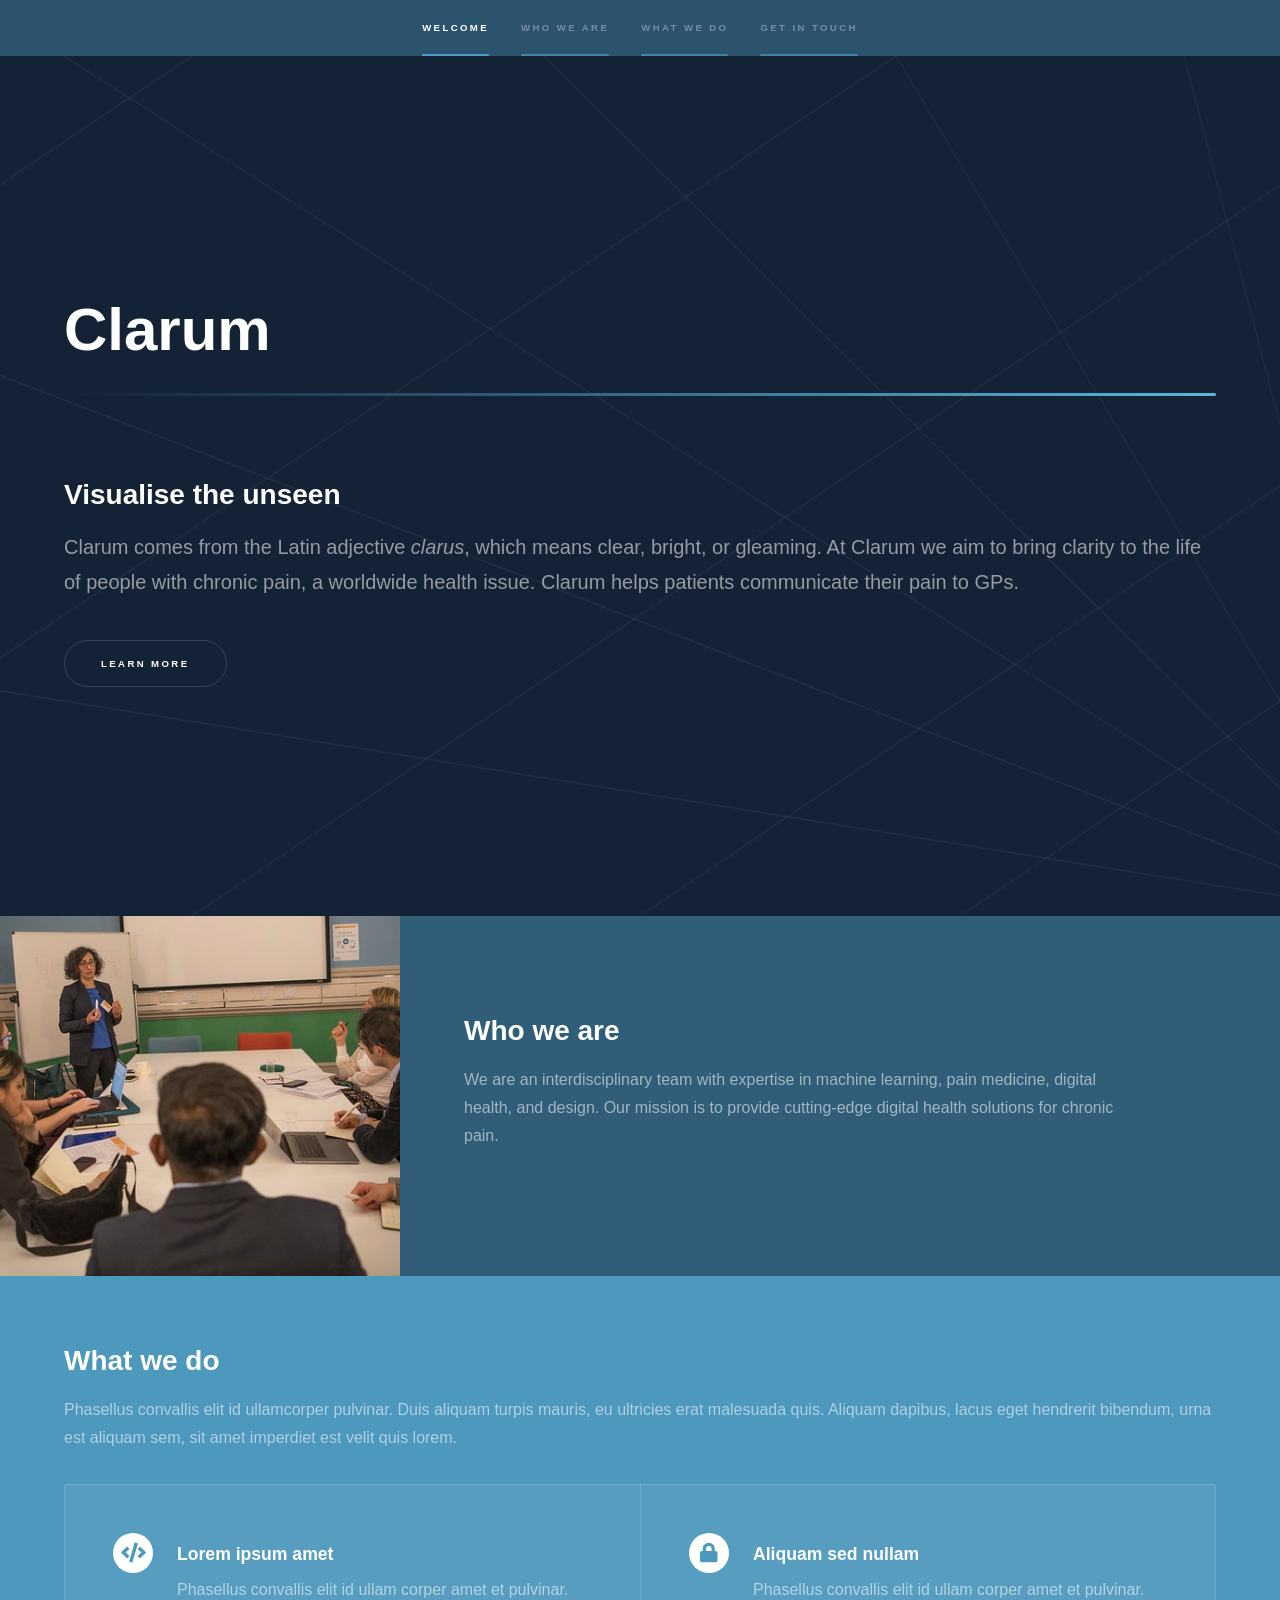
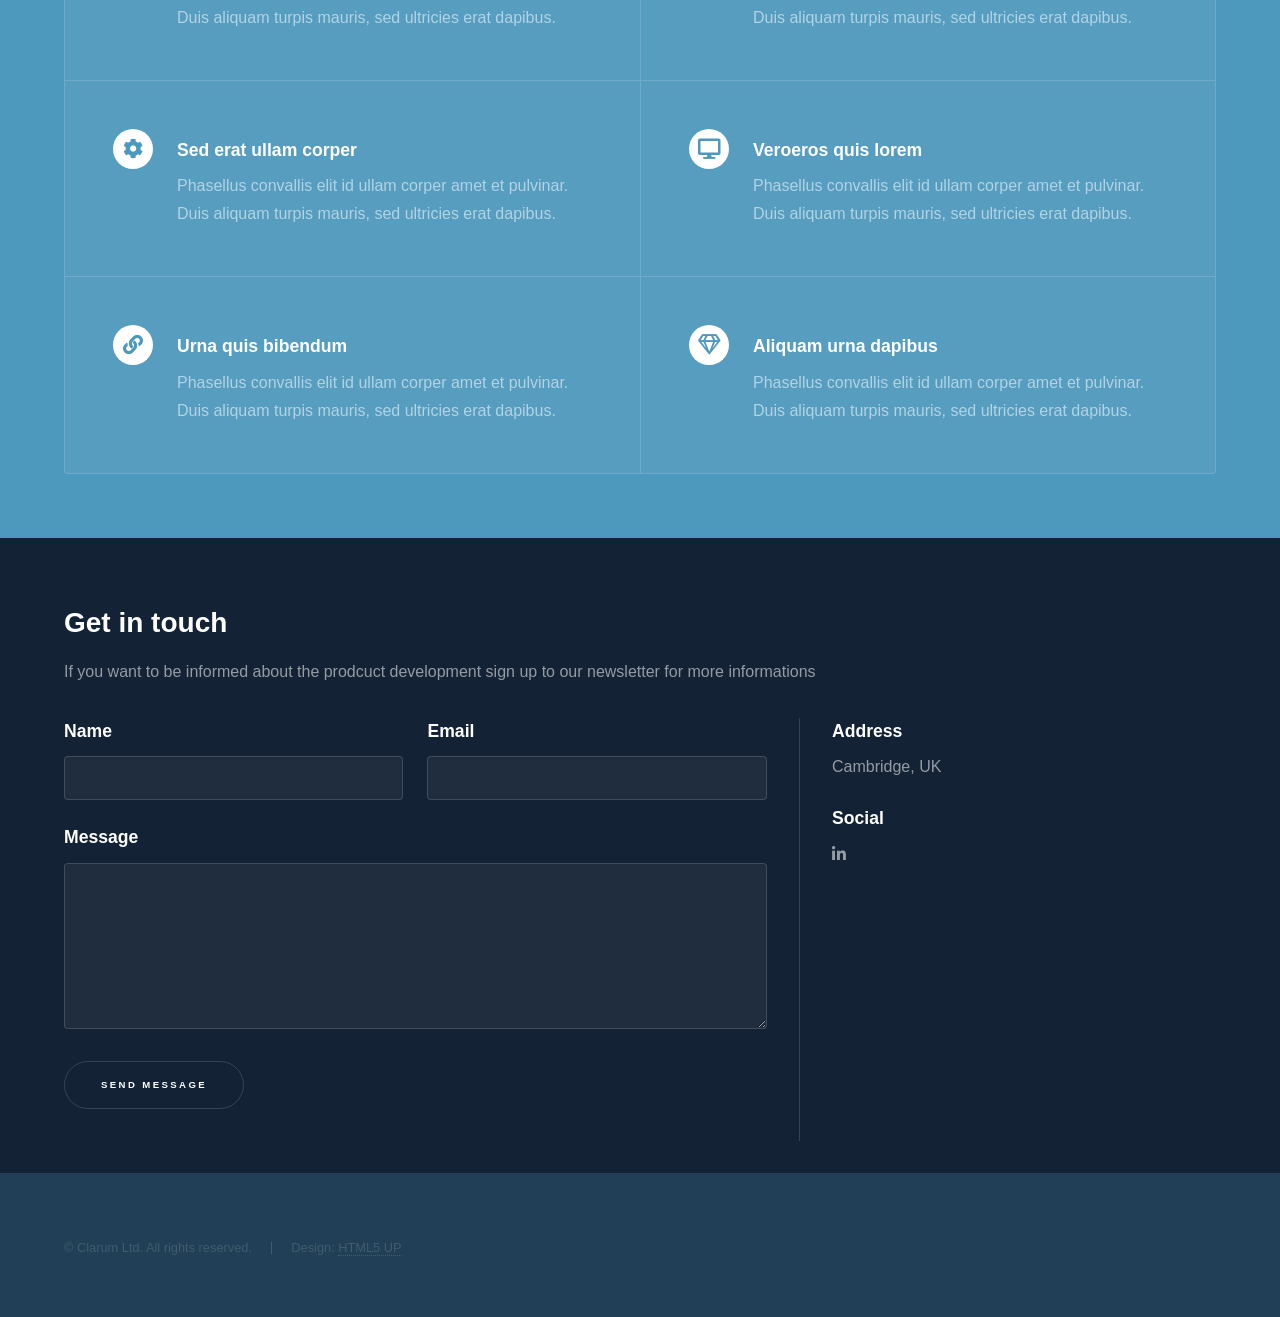
==== commit 0fc923ee: "update" ====
--- a/index.html
+++ b/index.html
@@ -53,7 +53,7 @@
 									<h2>Who we are</h2>
 									<p>We are an interdisciplinary team with expertise in machine learning, pain medicine, digital health, and design. Our mission is to provide cutting-edge digital health solutions for chronic pain.</p>
 									<ul class="actions">
-										<li><a href="ourstory.html" class="button">Learn our story</a></li>
+									<!--	<li><a href="ourstory.html" class="button">Learn our story</a></li> --!>
 									</ul>
 								</div>
 							</div>
@@ -121,9 +121,9 @@
 									<p>Phasellus convallis elit id ullam corper amet et pulvinar. Duis aliquam turpis mauris, sed ultricies erat dapibus.</p>
 								</section>
 							</div>
-							<ul class="actions">
+<!--							<ul class="actions">
 								<li><a href="generic.html" class="button">Learn more</a></li>
-							</ul>
+							</ul>--!>
 						</div>
 					</section>
 
@@ -205,4 +205,4 @@
 			<script src="assets/js/main.js"></script>
 
 	</body>
-</html>+</html>
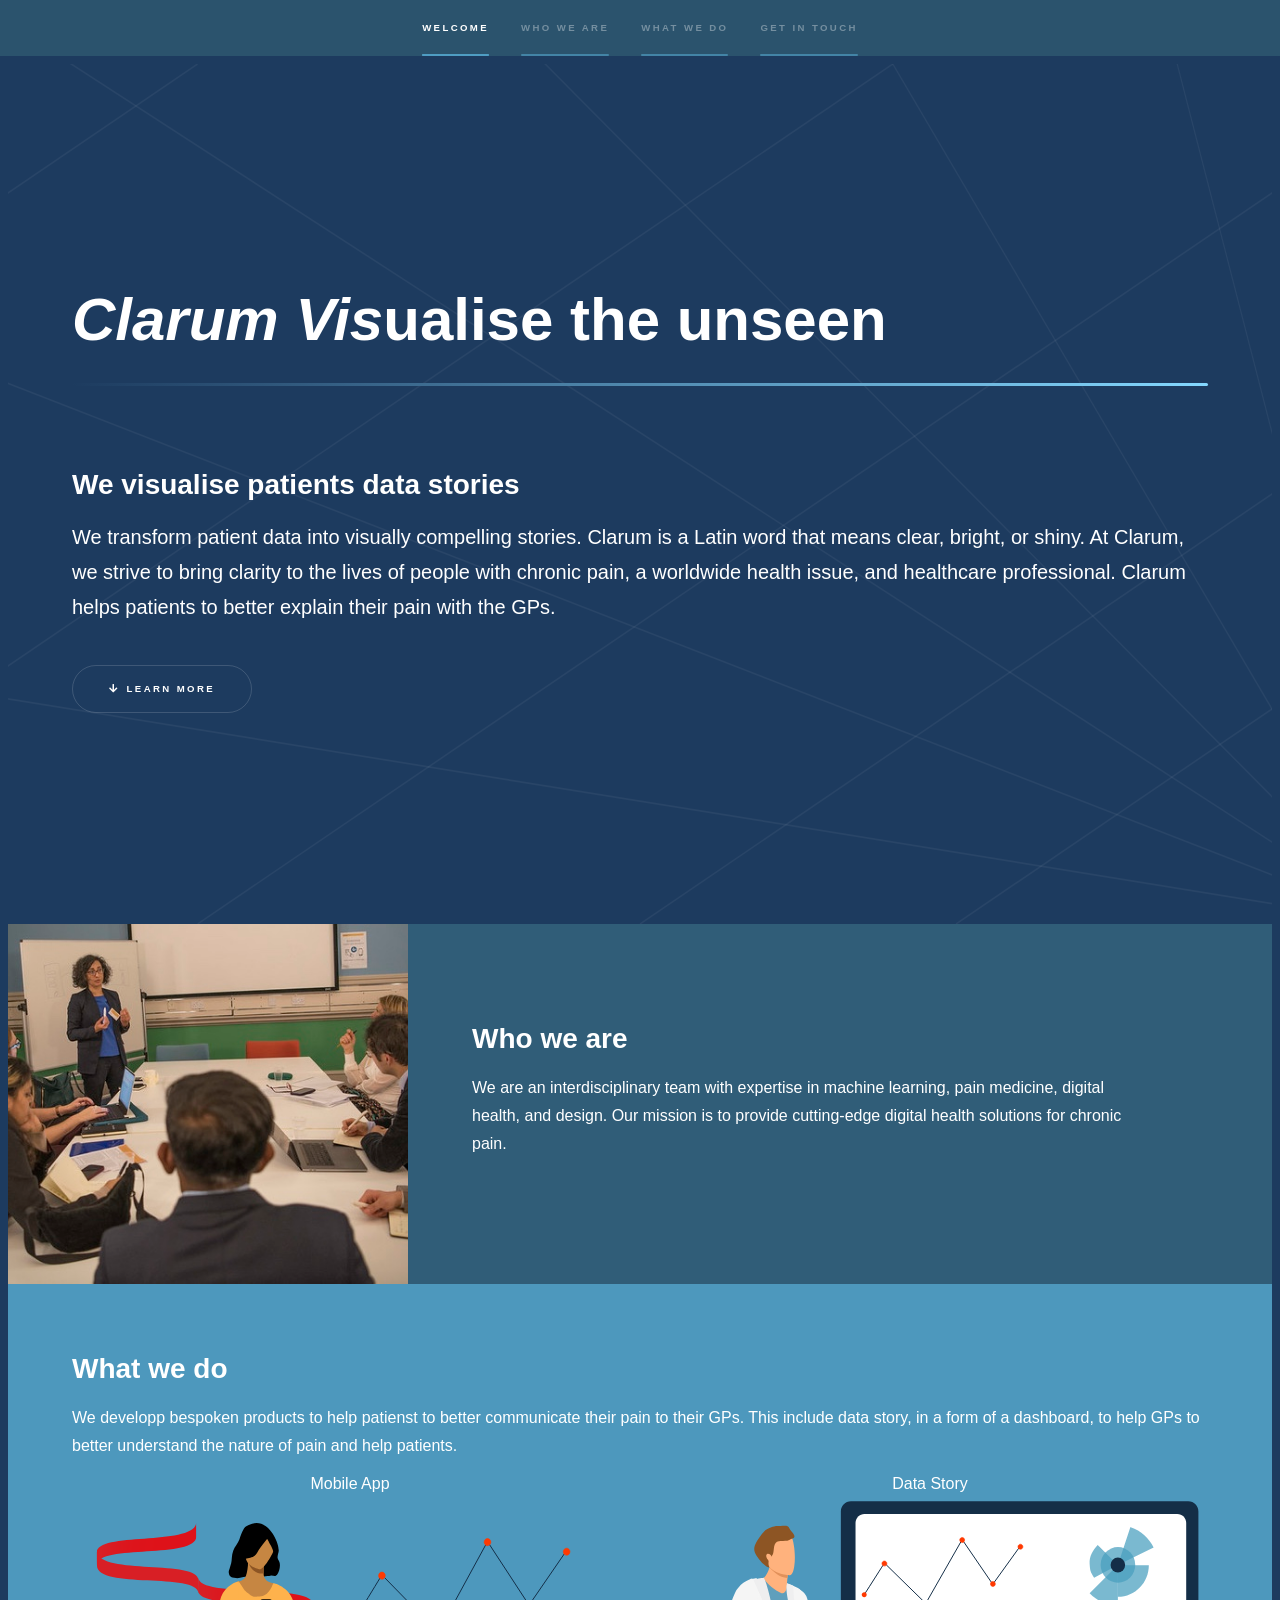
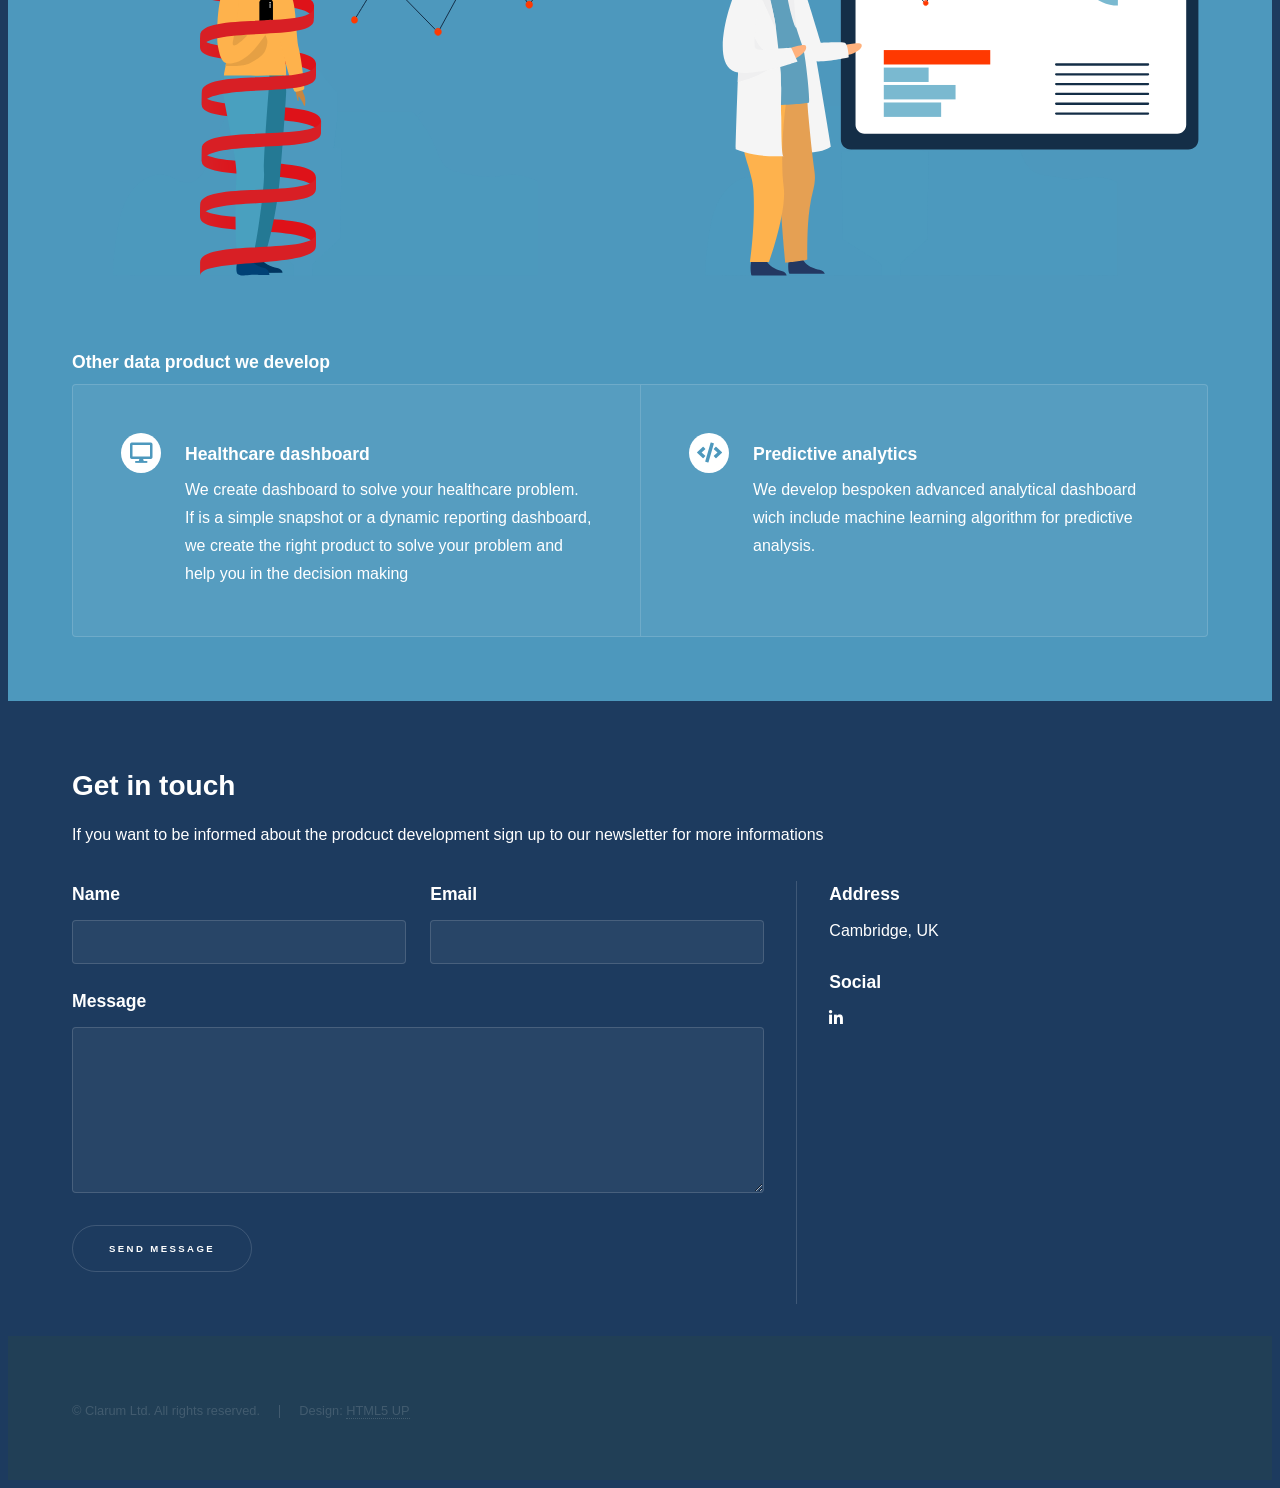
==== commit 28585618: "update index" ====
--- a/index.html
+++ b/index.html
@@ -6,7 +6,7 @@
 -->
 <html>
 	<head>
-		<title>Hyperspace by HTML5 UP</title>
+		<title>Clarum Vis visualise chronic pain</title>
 		<meta charset="utf-8" />
 		<meta name="viewport" content="width=device-width, initial-scale=1, user-scalable=no" />
 		<link rel="stylesheet" href="assets/css/main.css" />
@@ -23,7 +23,7 @@
 							<li><a href="#one">Who we are</a></li>
 							<li><a href="#two">What we do</a></li>
 							<li><a href="#three">Get in touch</a></li>
-							<img class="logo" src='images/logo.svg'>
+							<img class="logo" src='images/logo_white_2.svg'>
 						</ul>
 					</nav>
 				</div>
@@ -35,11 +35,11 @@
 				<!-- Intro -->
 					<section id="intro" class="wrapper style1 fullscreen fade-up">
 						<div class="inner">
-							<h1 class="major">Clarum</h1>
-							<h2>Visualise the unseen</h2>
-							<p>Clarum comes from the Latin adjective <i>clarus</i>, which means clear, bright, or gleaming. At Clarum we aim to bring clarity to the life of people with chronic pain, a worldwide health issue. Clarum helps patients communicate their pain to GPs.</p>
+							<h1 class="major"><i>Clarum Vis</i>ualise the unseen</h1>
+							<h2>We visualise patients data stories</h2>
+							<p>We transform patient data into visually compelling stories. Clarum is a Latin word that means clear, bright, or shiny. At Clarum, we strive to bring clarity to the lives of people with chronic pain, a worldwide health issue, and healthcare professional. Clarum helps patients to better explain their pain with the GPs.</p>
 							<ul class="actions">
-								<li><a href="#one" class="button scrolly">Learn more</a></li>
+								<li><a href="#one" class="button icon fa-arrow-down solid scrolly">Learn more</a></li>
 							</ul>
 						</div>
 					</section>
@@ -88,19 +88,44 @@
 					<section id="two" class="wrapper style3 fade-up">
 						<div class="inner">
 							<h2>What we do</h2>
-							<p>Phasellus convallis elit id ullamcorper pulvinar. Duis aliquam turpis mauris, eu ultricies erat malesuada quis. Aliquam dapibus, lacus eget hendrerit bibendum, urna est aliquam sem, sit amet imperdiet est velit quis lorem.</p>
+							<p>We developp bespoken products to help patienst to better communicate their pain to their GPs.
+							This include data story, in a form of a dashboard, to help GPs to better understand the nature of pain and help patients.</p>
+							<div class="box alt">
+										<div class="row gtr-uniform">
+											<div class="col-6">
+											  <div class="container">
+											    <span class="image fit">
+											      <img src="images/patient with phone.svg" alt="" />
+											    </span>
+											    <div class="centered">Mobile App</div>
+											   </div>
+											  </div>
+											<div class="col-6">
+											  <div class="container">
+											    <span class="image fit">
+											      <img src="images/doctor_dashboard.svg" alt="" />
+											     </span>
+											     <div class="centered">Data Story</div>
+											   </div>
+										  </div>
+										</div>
+									</div>
+					   <h3>Other data product we develop</h3>
 							<div class="features">
 								<section>
+									<span class="icon solid major fa-desktop"></span>
+									<h3>Healthcare dashboard</h3>
+									<p>We create dashboard to solve your healthcare problem.
+									If is a simple snapshot or a dynamic reporting dashboard,
+									we create the right product to solve your problem and help you in the decision making </p>
+								</section>
+								<section>
 									<span class="icon solid major fa-code"></span>
-									<h3>Lorem ipsum amet</h3>
-									<p>Phasellus convallis elit id ullam corper amet et pulvinar. Duis aliquam turpis mauris, sed ultricies erat dapibus.</p>
-								</section>
-								<section>
-									<span class="icon solid major fa-lock"></span>
-									<h3>Aliquam sed nullam</h3>
-									<p>Phasellus convallis elit id ullam corper amet et pulvinar. Duis aliquam turpis mauris, sed ultricies erat dapibus.</p>
-								</section>
-								<section>
+									<h3>Predictive analytics</h3>
+									<p>We develop bespoken advanced analytical dashboard wich include
+									machine learning algorithm for predictive analysis.</p>
+								</section>
+							<!--	<section>
 									<span class="icon solid major fa-cog"></span>
 									<h3>Sed erat ullam corper</h3>
 									<p>Phasellus convallis elit id ullam corper amet et pulvinar. Duis aliquam turpis mauris, sed ultricies erat dapibus.</p>
@@ -119,7 +144,7 @@
 									<span class="icon major fa-gem"></span>
 									<h3>Aliquam urna dapibus</h3>
 									<p>Phasellus convallis elit id ullam corper amet et pulvinar. Duis aliquam turpis mauris, sed ultricies erat dapibus.</p>
-								</section>
+								</section>-->
 							</div>
 <!--							<ul class="actions">
 								<li><a href="generic.html" class="button">Learn more</a></li>
--- a/assets/css/main.css
+++ b/assets/css/main.css
@@ -1,4 +1,5 @@
 @import url(fontawesome-all.min.css);
+@import url('https://fonts.googleapis.com/css2?family=Atkinson+Hyperlegible:ital,wght@0,400;0,700;1,400;1,700&display=swap')
 
 /*
 	Hyperspace by HTML5 UP
@@ -98,7 +99,7 @@
 	}
 
 	body {
-	  background: #132234
+	  background: #1d3b5f; /*#1d3b5f*/
 		/*background: #312450;*/
 	}
 
@@ -116,8 +117,8 @@
 /* Type */
 
 	body, input, select, textarea {
-		color: rgba(255, 255, 255, 0.55);
-		font-family: Arial, Helvetica, sans-serif;
+		color: /*rgba(255, 255, 255, 0.55)*/rgba(255, 255, 255);
+		font-family: "Atkinson Hyperlegible", sans-serif;
 		font-size: 16.5pt;
 		font-weight: normal;
 		line-height: 1.75;
@@ -202,10 +203,10 @@
 				background-image: -webkit-linear-gradient(to right, #5e42a6, #b74e91);
 				background-image: -ms-linear-gradient(to right, #5e42a6, #b74e91);
 				background-image: linear-gradient(to right, #5e42a6, #b74e91);*/
-				background-image: -moz-linear-gradient(to right, #132234, #5CB6E0);
-				background-image: -webkit-linear-gradient(to right, #132234, #5CB6E0);
-				background-image: -ms-linear-gradient(to right, #132234, #5CB6E0);
-				background-image: linear-gradient(to right, #132234, #5CB6E0);
+				background-image: -moz-linear-gradient(to right, #1d3b5f, #84d8ff);
+				background-image: -webkit-linear-gradient(to right, #1d3b5f, #84d8ff);
+				background-image: -ms-linear-gradient(to right, #1d3b5f, #84d8ff);
+				background-image: linear-gradient(to right, #1d3b5f, #84d8ff);
 				-moz-transition: max-width 0.2s ease;
 				-webkit-transition: max-width 0.2s ease;
 				-ms-transition: max-width 0.2s ease;
@@ -2542,7 +2543,7 @@
 
 				.wrapper.style1 .icon.major:before {
 					/*color: #5e42a6;*/
-					color: #132234;
+					color: #1d3b5f;
 				}
 
 				.wrapper.style1-alt .icon.major:before {
@@ -2567,7 +2568,7 @@
 
 				.wrapper.style3-alt .icon.major:before {
 					/*color: #953d75;*/
-					color: #5CB6E0;
+					color: #84d8ff;
 				}
 
 /* Image */
@@ -3252,7 +3253,7 @@
 		}
 
 		.wrapper.style1 {
-			background-color: #132234;/*#5e42a6;*/
+			background-color: #1d3b5f;/*#5e42a6;*/
 		}
 
 		.wrapper.style1-alt {
@@ -3272,7 +3273,7 @@
 		}
 
 		.wrapper.style3-alt {
-			background-color: #5CB6E0;/*#953d75;*/
+			background-color: #84d8ff;/*#953d75;*/
 		}
 
 		.wrapper.fullscreen {
@@ -3778,10 +3779,10 @@
 			}
 
 			#sidebar nav a:after {
-				background-image: -moz-linear-gradient(to right, #4384A6, #5CB6E0/*#5e42a6, #b74e91*/);
-				background-image: -webkit-linear-gradient(to right, #4384A6, #5CB6E0 /*#5e42a6, #b74e91*/);
-				background-image: -ms-linear-gradient(to right, #4384A6, #5CB6E0 /*#5e42a6, #b74e91*/);
-				background-image: linear-gradient(to right, #4384A6, #5CB6E0 /*#5e42a6, #b74e91*/);
+				background-image: -moz-linear-gradient(to right, #4384A6, #84d8ff/*#5e42a6, #b74e91*/);
+				background-image: -webkit-linear-gradient(to right, #4384A6, #84d8ff /*#5e42a6, #b74e91*/);
+				background-image: -ms-linear-gradient(to right, #4384A6, #84d8ff /*#5e42a6, #b74e91*/);
+				background-image: linear-gradient(to right, #4384A6, #84d8ff /*#5e42a6, #b74e91*/);
 				-moz-transition: max-width 0.2s ease;
 				-webkit-transition: max-width 0.2s ease;
 				-ms-transition: max-width 0.2s ease;
@@ -3800,7 +3801,7 @@
 				#sidebar nav a.active:after {
 					max-width: 100%;
 				}
-				
+
 			#sidebar .logo {
         position: absolute;
         /*bottom: 70px;*/
@@ -3928,4 +3929,71 @@
 				background-attachment: scroll;
 			}
 
-		}+		}
+
+/*text on image*/
+/* Container holding the image and the text */
+.container {
+  position: relative;
+}
+
+.image {
+  width: 100%; /* Ensure images take up full width */
+  height: auto; /* Maintain aspect ratio */
+}
+
+/* Bottom left text */
+.bottom-left {
+  position: absolute;
+  bottom: 8px;
+  left: 16px;
+}
+
+/* Top left text */
+.top-left {
+  position: absolute;
+  top: 5px;
+  left: 16px;
+  /*font-size: 18px; /* Adjust the font size as needed */
+  /*font-weight: bold;*/
+}
+
+/* Top right text */
+.top-right {
+  position: absolute;
+  top: 8px;
+  right: 16px;
+}
+
+/* Bottom right text */
+.bottom-right {
+  position: absolute;
+  bottom: 8px;
+  right: 16px;
+}
+
+/* Centered text */
+.centered {
+  position: absolute;
+  top: -2%;
+  left: 50%;
+  transform: translate(-50%, -50%);
+}
+
+/* Mobile Styles for text on image */
+@media screen and (max-width: 768px) {
+  .row {
+    display: flex;
+    flex-direction: column; /* Stack the images vertically on smaller screens */
+  }
+
+/*  .col-6 {
+    width: 100%; /* Ensure each column takes up the full width on mobile */
+/*    margin-bottom: 20px; /* Optional, space between images */
+/*  }*/
+  .centered {
+    font-size: 10px; /* Make the font smaller on mobile */
+    top: 2px; /* Adjust position for smaller screens */
+    left: 2px; /* Adjust position */
+  }
+}
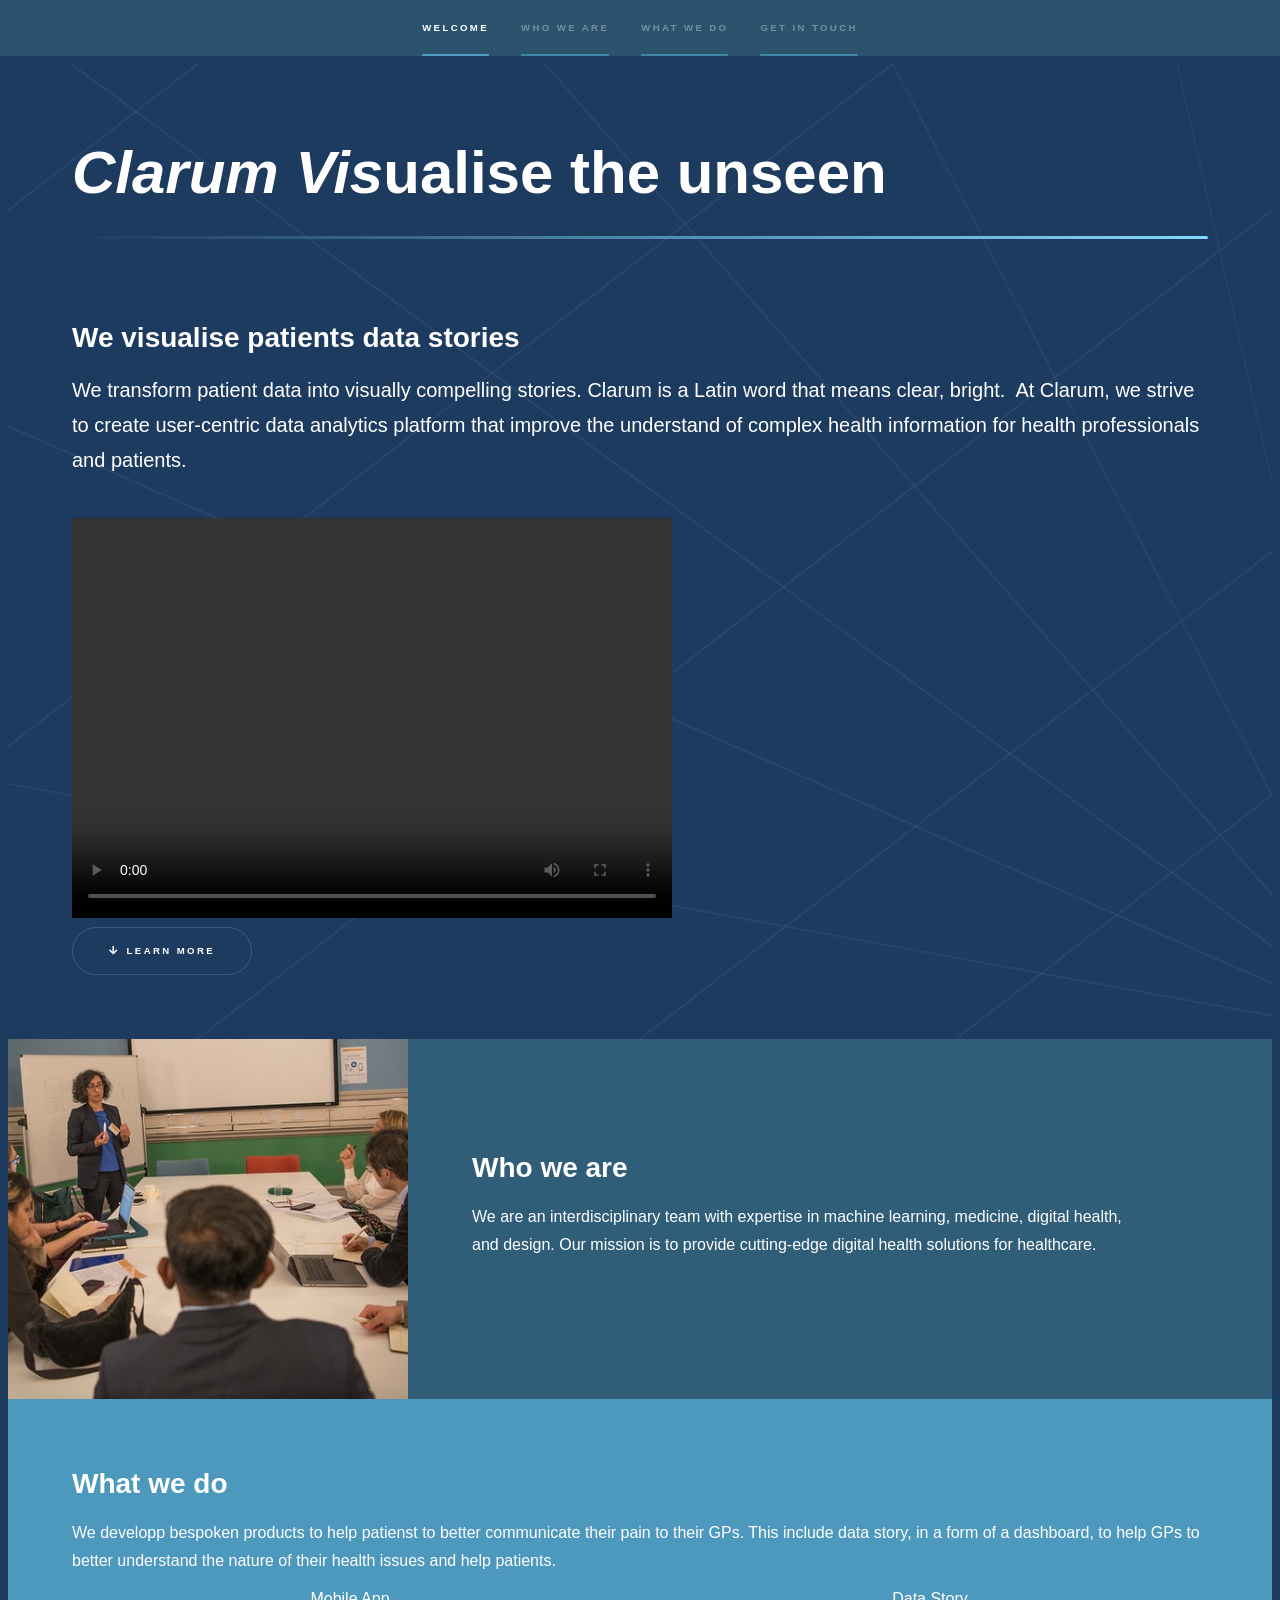
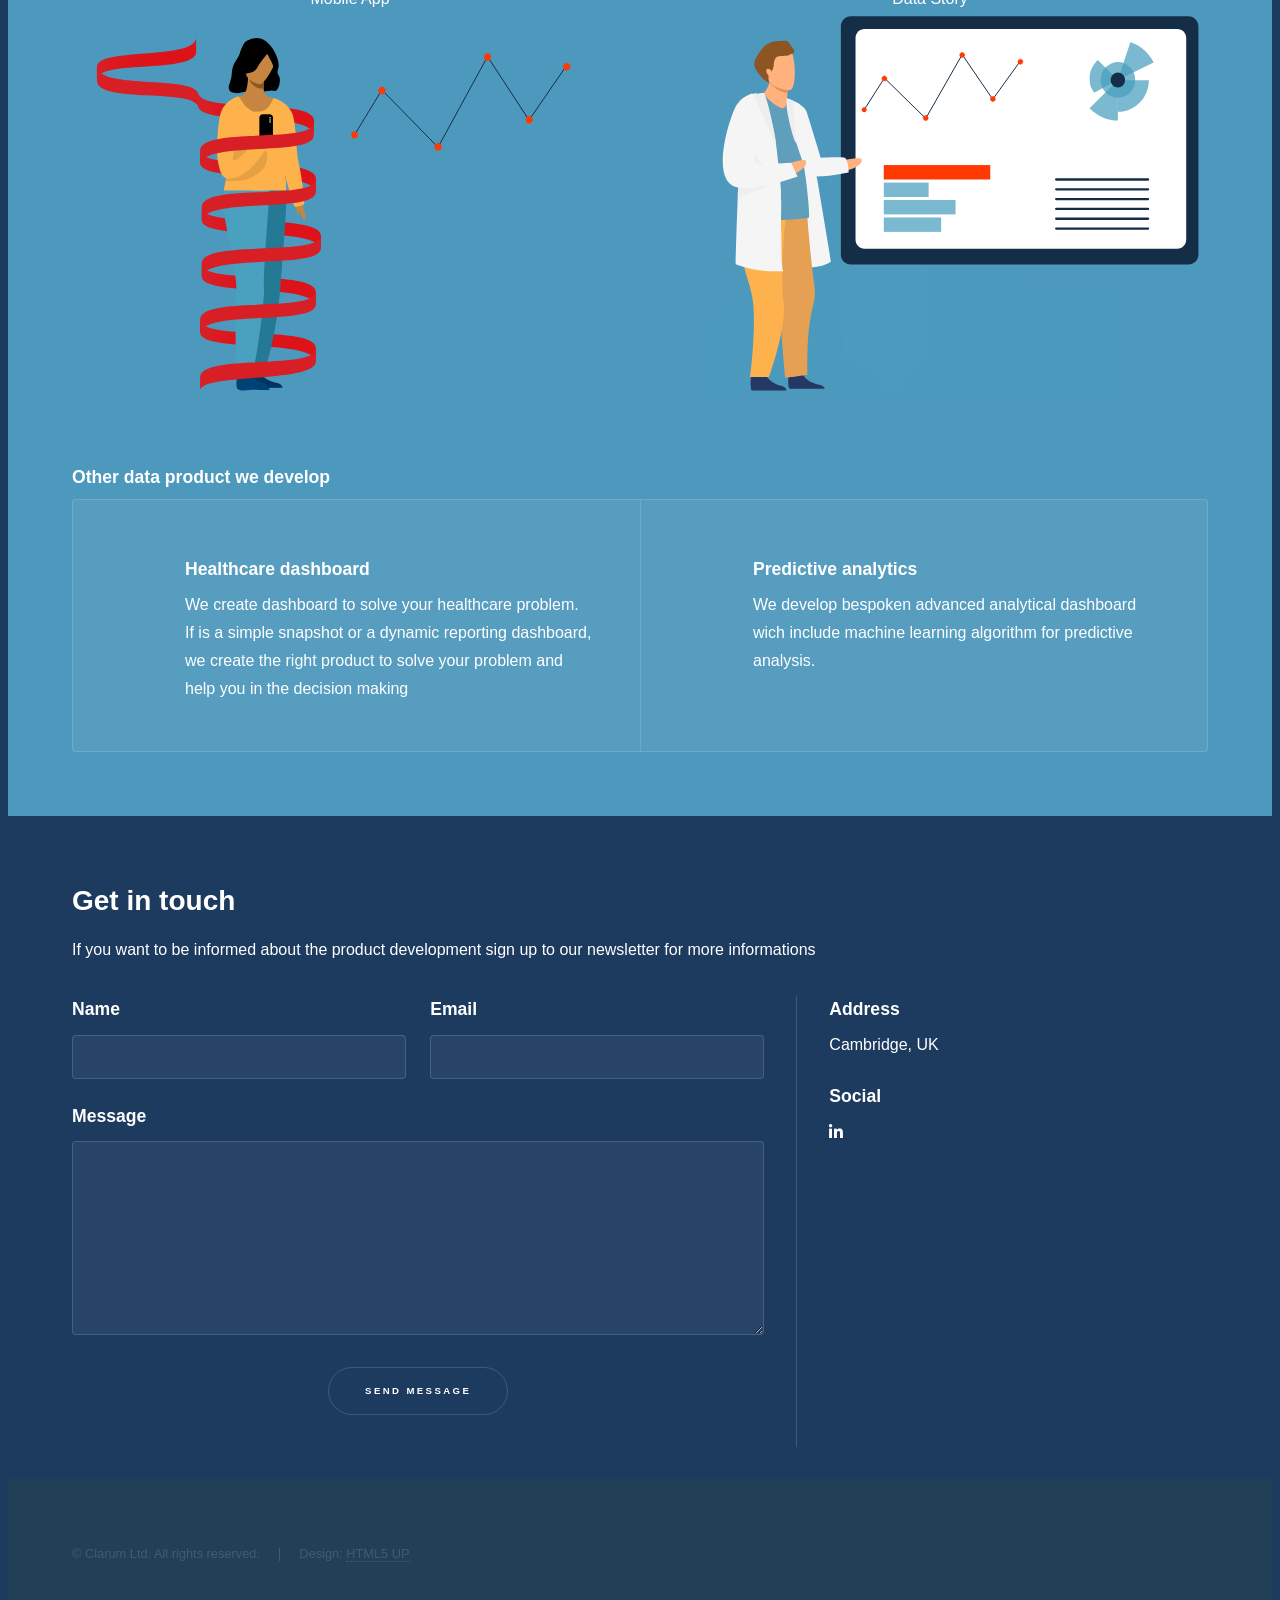
==== commit 400abded: "video" ====
--- a/index.html
+++ b/index.html
@@ -37,10 +37,21 @@
 						<div class="inner">
 							<h1 class="major"><i>Clarum Vis</i>ualise the unseen</h1>
 							<h2>We visualise patients data stories</h2>
-							<p>We transform patient data into visually compelling stories. Clarum is a Latin word that means clear, bright, or shiny. At Clarum, we strive to bring clarity to the lives of people with chronic pain, a worldwide health issue, and healthcare professional. Clarum helps patients to better explain their pain with the GPs.</p>
+							<p>We transform patient data into visually compelling stories.
+							Clarum is a Latin word that means clear, bright. 
+							At Clarum, we strive to create user-centric data analytics platform
+							that improve the understand of complex health information for
+							health professionals and patients.
+							<!--bring clarity to the lives of people with chronic pain,
+							<!--a worldwide health issue, and healthcare professional.
+							Clarum helps patients to better explain their pain with the GPs.-->
+							</p>
+							<video width="600" height="400" controls="controls" src="video/demo_final.mov">
+              </video>
 							<ul class="actions">
 								<li><a href="#one" class="button icon fa-arrow-down solid scrolly">Learn more</a></li>
 							</ul>
+
 						</div>
 					</section>
 
@@ -51,7 +62,10 @@
 							<div class="content">
 								<div class="inner">
 									<h2>Who we are</h2>
-									<p>We are an interdisciplinary team with expertise in machine learning, pain medicine, digital health, and design. Our mission is to provide cutting-edge digital health solutions for chronic pain.</p>
+									<p>We are an interdisciplinary team with expertise in machine
+									learning, medicine, digital health, and design.
+									Our mission is to provide cutting-edge digital health solutions
+									for healthcare.</p>
 									<ul class="actions">
 									<!--	<li><a href="ourstory.html" class="button">Learn our story</a></li> --!>
 									</ul>
@@ -89,7 +103,8 @@
 						<div class="inner">
 							<h2>What we do</h2>
 							<p>We developp bespoken products to help patienst to better communicate their pain to their GPs.
-							This include data story, in a form of a dashboard, to help GPs to better understand the nature of pain and help patients.</p>
+							This include data story, in a form of a dashboard, to help GPs to
+							better understand the nature of their health issues and help patients.</p>
 							<div class="box alt">
 										<div class="row gtr-uniform">
 											<div class="col-6">
@@ -117,7 +132,8 @@
 									<h3>Healthcare dashboard</h3>
 									<p>We create dashboard to solve your healthcare problem.
 									If is a simple snapshot or a dynamic reporting dashboard,
-									we create the right product to solve your problem and help you in the decision making </p>
+									we create the right product to solve your problem and help you
+									in the decision making </p>
 								</section>
 								<section>
 									<span class="icon solid major fa-code"></span>
@@ -156,28 +172,28 @@
 					<section id="three" class="wrapper style1 fade-up">
 						<div class="inner">
 							<h2>Get in touch</h2>
-							<p>If you want to be informed about the prodcuct development sign up to our newsletter for more informations</p>
+							<p>If you want to be informed about the product development sign up to our newsletter for more informations</p>
 							<div class="split style1">
 								<section>
-									<form method="post" action="#">
-										<div class="fields">
-											<div class="field half">
-												<label for="name">Name</label>
-												<input type="text" name="name" id="name" />
-											</div>
-											<div class="field half">
-												<label for="email">Email</label>
-												<input type="text" name="email" id="email" />
-											</div>
-											<div class="field">
-												<label for="message">Message</label>
-												<textarea name="message" id="message" rows="5"></textarea>
-											</div>
-										</div>
-										<ul class="actions">
-											<li><a href="" class="button submit">Send Message</a></li>
-										</ul>
-									</form>
+									<form method="post" action="https://formspree.io/f/xzbwdoza">
+							<div class="fields">
+								<div class="field half">
+									<label for="name">Name</label>
+									<input type="text" name="name" id="name" value="" />
+								</div>
+								<div class="field half">
+									<label for="email">Email</label>
+									<input type="email" name="email" id="email" value="" />
+								</div>
+								<div class="field">
+									<label for="message">Message</label>
+									<textarea name="message" id="message" rows="6"></textarea>
+								</div>
+							</div>
+							<ul class="actions special">
+								<li><input type="submit" name="submit" id="submit" value="Send Message" /></li>
+							</ul>
+						</form>
 								</section>
 								<section>
 									<ul class="contact">
--- a/assets/css/main.css
+++ b/assets/css/main.css
@@ -117,7 +117,7 @@
 /* Type */
 
 	body, input, select, textarea {
-		color: /*rgba(255, 255, 255, 0.55)*/rgba(255, 255, 255);
+		color: rgba(255, 255, 255);
 		font-family: "Atkinson Hyperlegible", sans-serif;
 		font-size: 16.5pt;
 		font-weight: normal;
@@ -178,6 +178,7 @@
 
 	h1, h2, h3, h4, h5, h6 {
 		color: #ffffff;
+		font-family: "Atkinson Hyperlegible", sans-serif;
 		font-weight: bold;
 		line-height: 1.5;
 		margin: 0 0 0.5em 0;
@@ -189,6 +190,7 @@
 		}
 
 	h1 {
+	  font-family: "Atkinson Hyperlegible", sans-serif;
 		font-size: 3.75em;
 	}
 
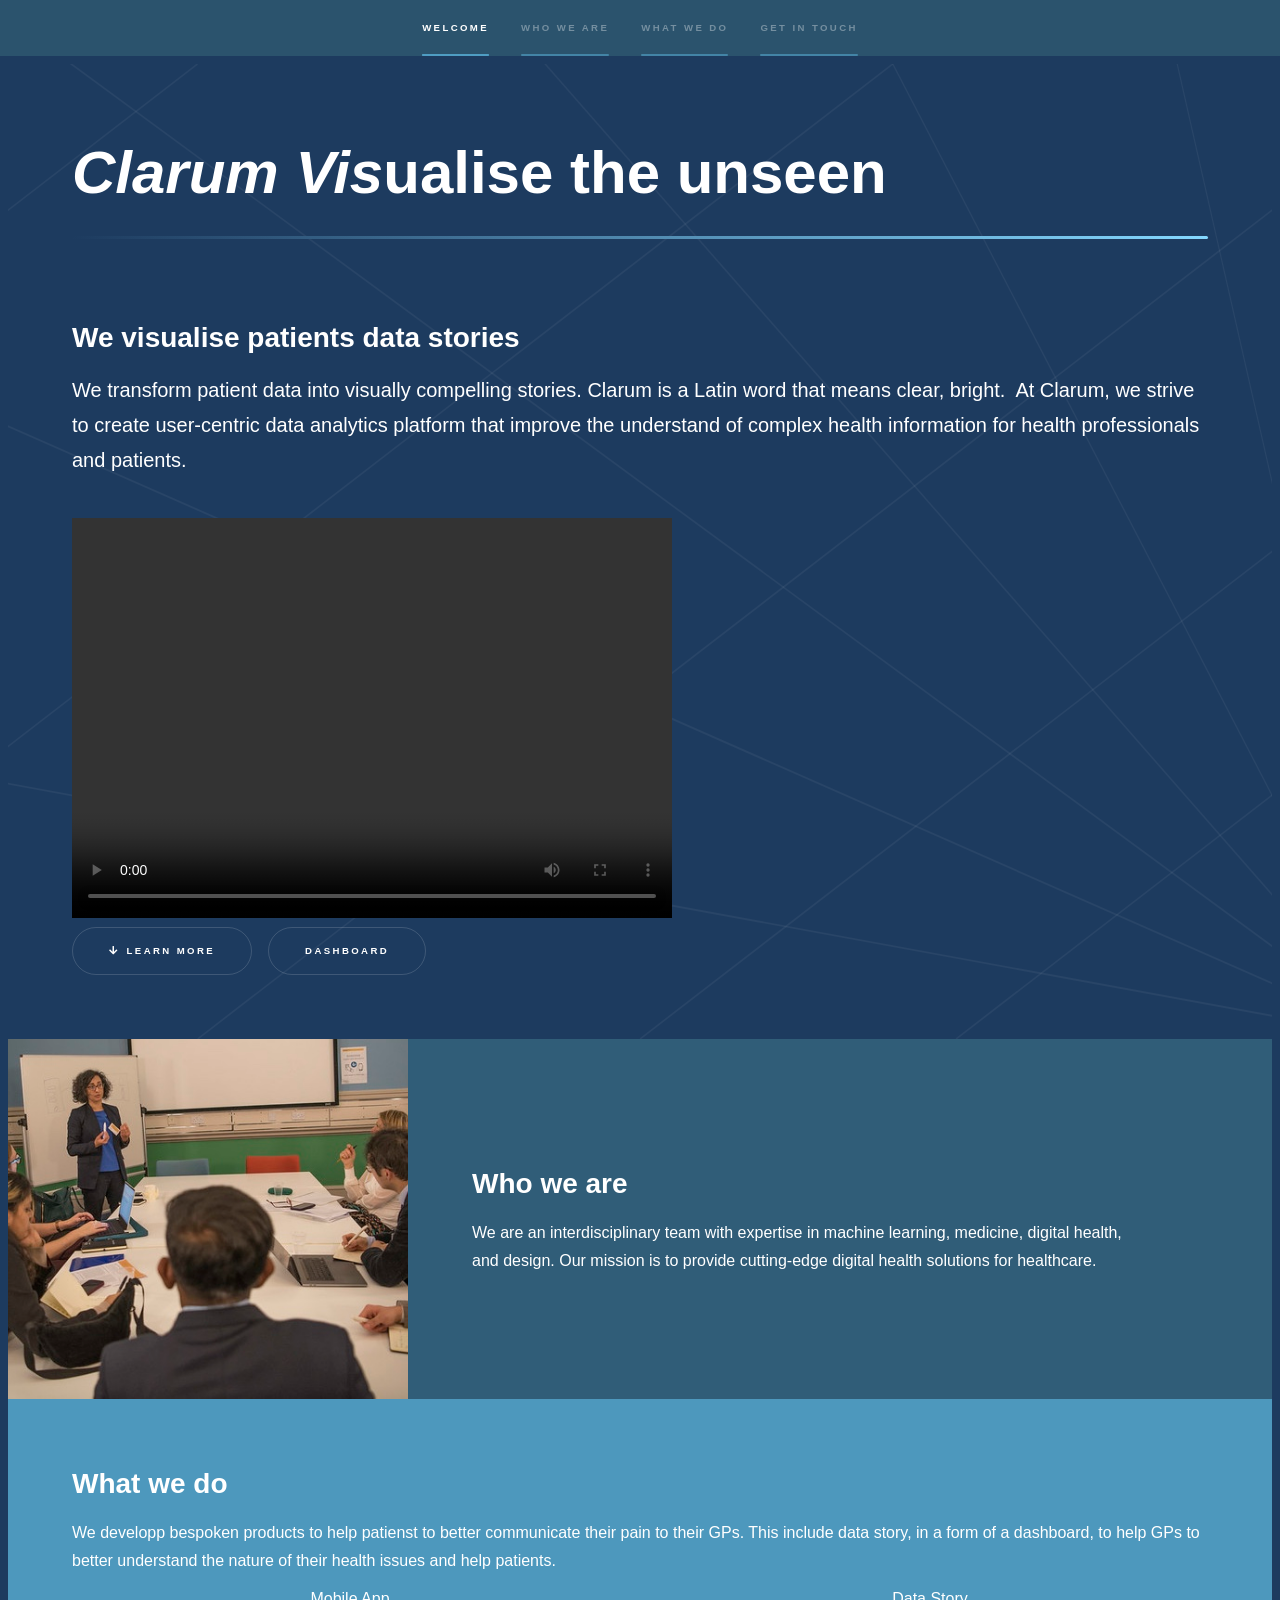
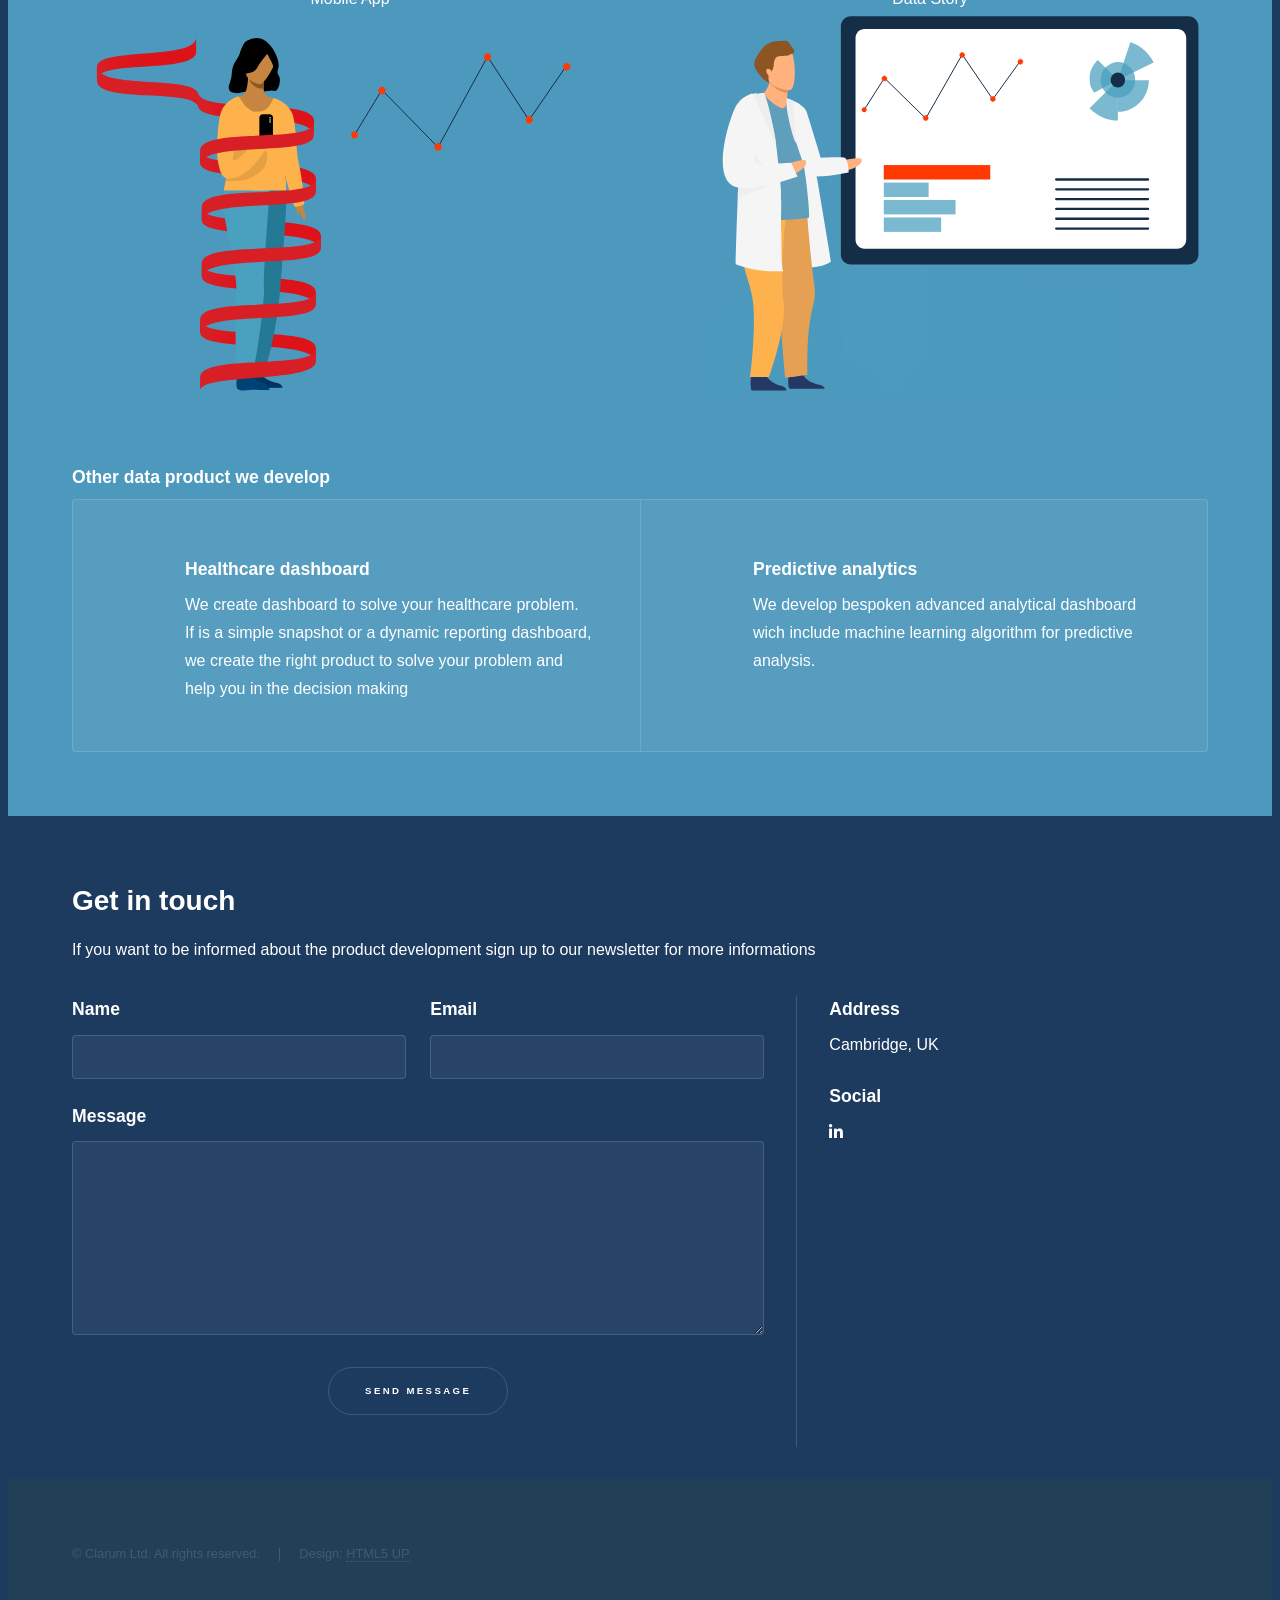
==== commit 1b86a3a2: "dashboard" ====
--- a/index.html
+++ b/index.html
@@ -50,6 +50,7 @@
               </video>
 							<ul class="actions">
 								<li><a href="#one" class="button icon fa-arrow-down solid scrolly">Learn more</a></li>
+								<li><a href="cgm_demo.html" class="button">Dashboard</a></li>
 							</ul>
 
 						</div>
@@ -66,9 +67,9 @@
 									learning, medicine, digital health, and design.
 									Our mission is to provide cutting-edge digital health solutions
 									for healthcare.</p>
-									<ul class="actions">
-									<!--	<li><a href="ourstory.html" class="button">Learn our story</a></li> --!>
-									</ul>
+									<!--<ul class="actions">
+									<li><a href="ourstory.html" class="button">Learn our story</a></li>
+									</ul>-->
 								</div>
 							</div>
 						</section>
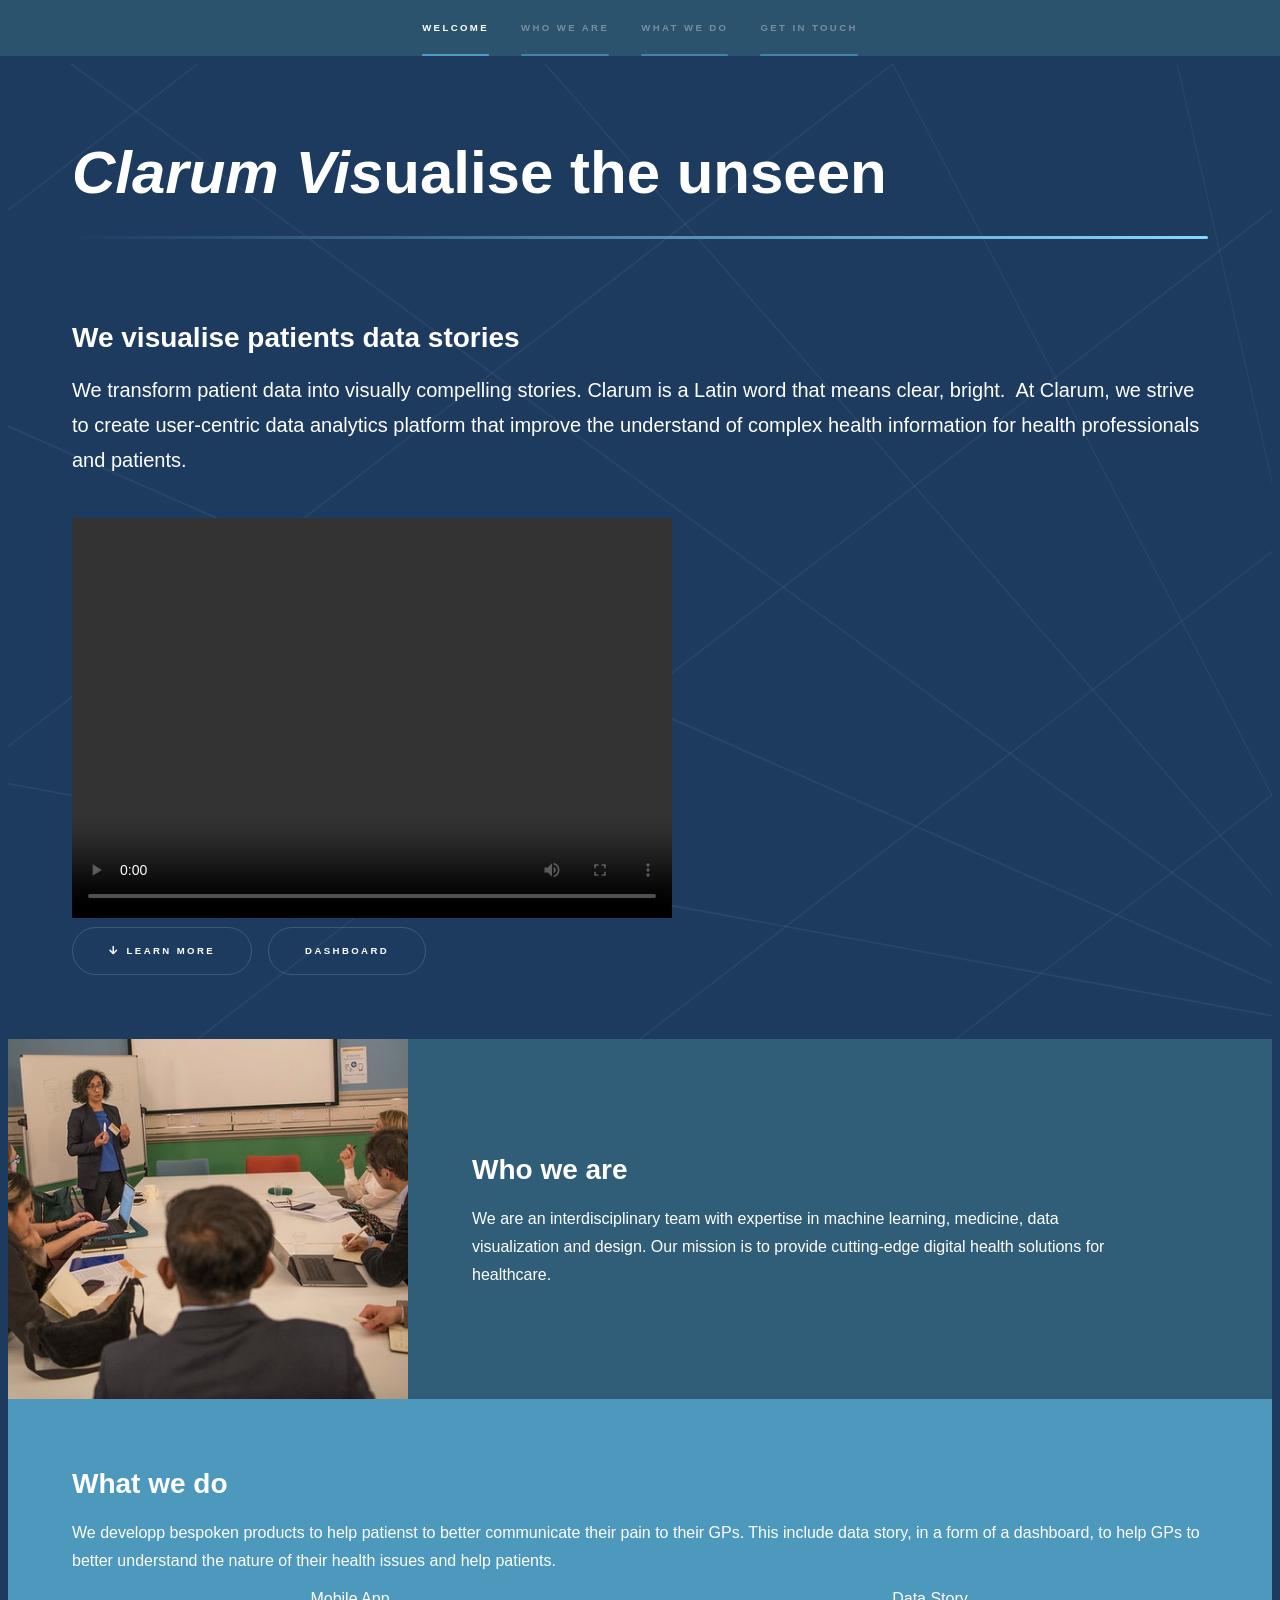
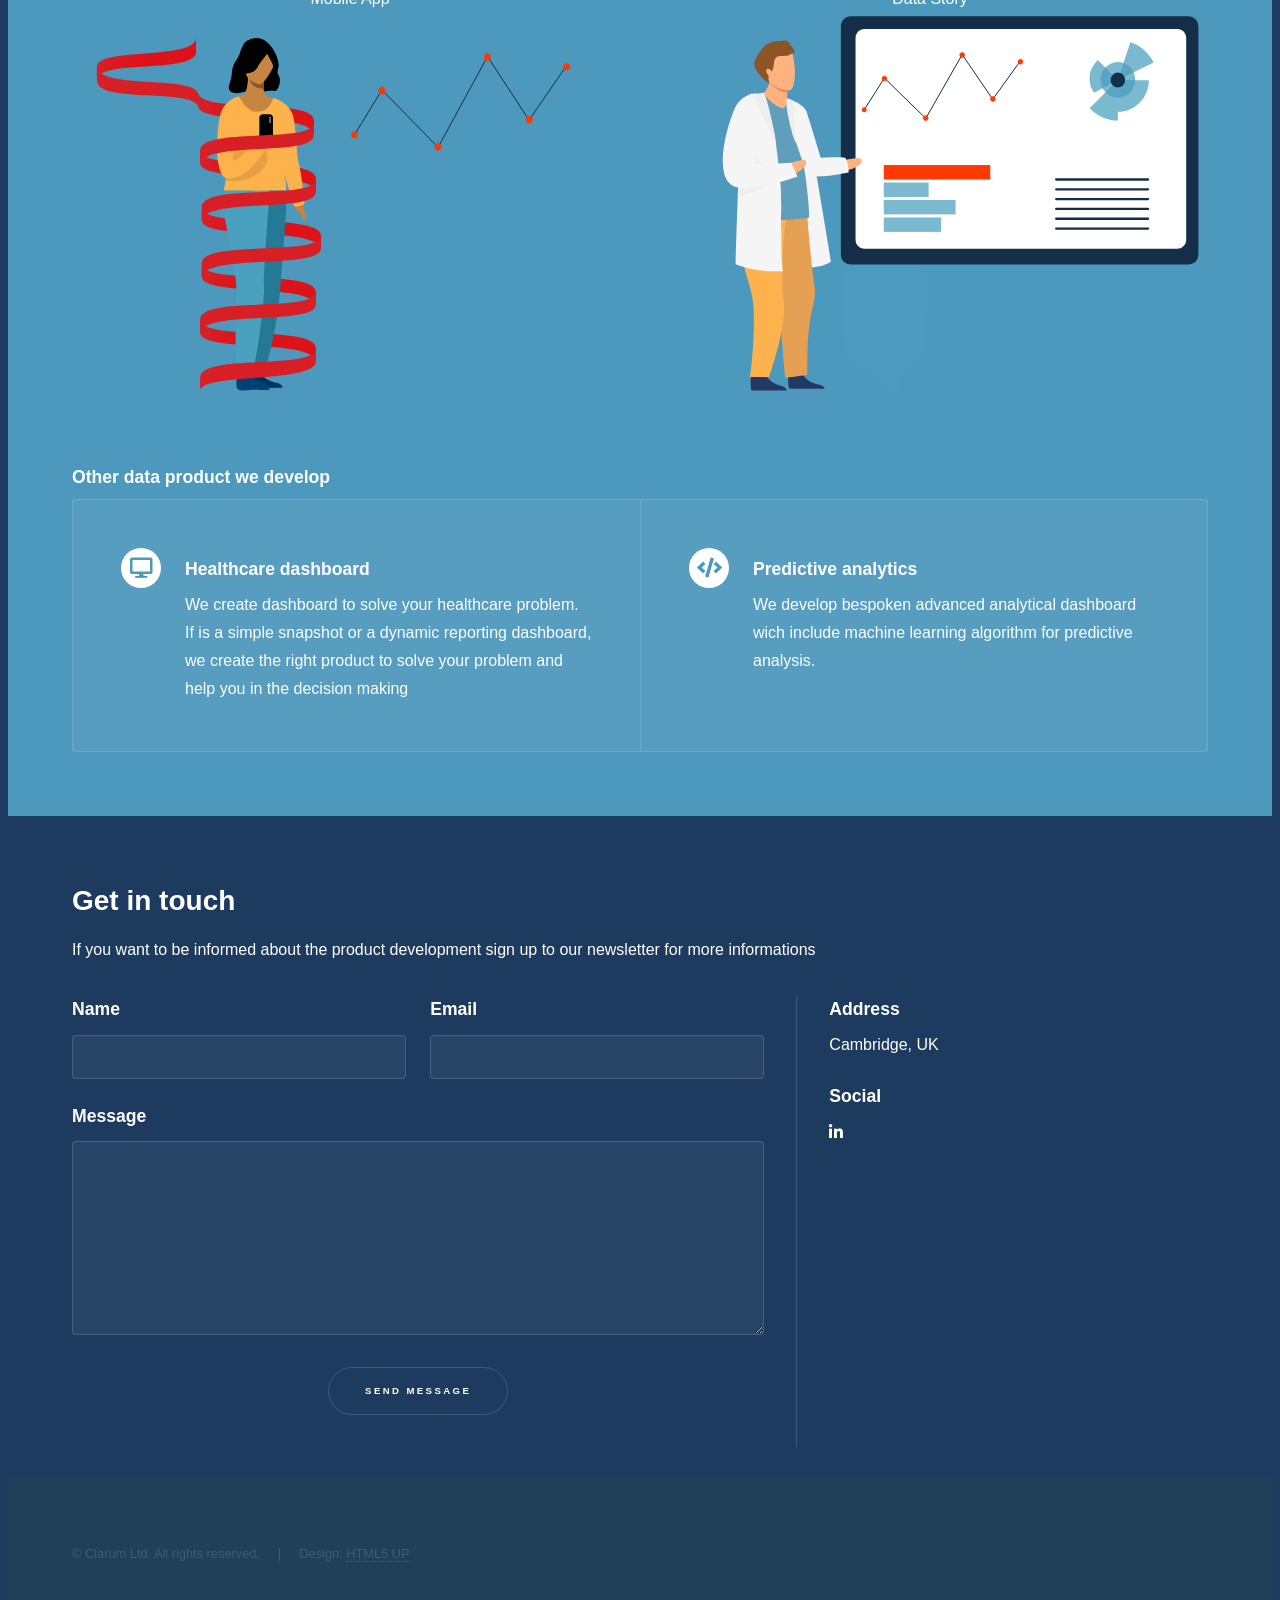
==== commit 97b1b286: "index" ====
--- a/index.html
+++ b/index.html
@@ -64,7 +64,7 @@
 								<div class="inner">
 									<h2>Who we are</h2>
 									<p>We are an interdisciplinary team with expertise in machine
-									learning, medicine, digital health, and design.
+									learning, medicine, data visualization and design.
 									Our mission is to provide cutting-edge digital health solutions
 									for healthcare.</p>
 									<!--<ul class="actions">
